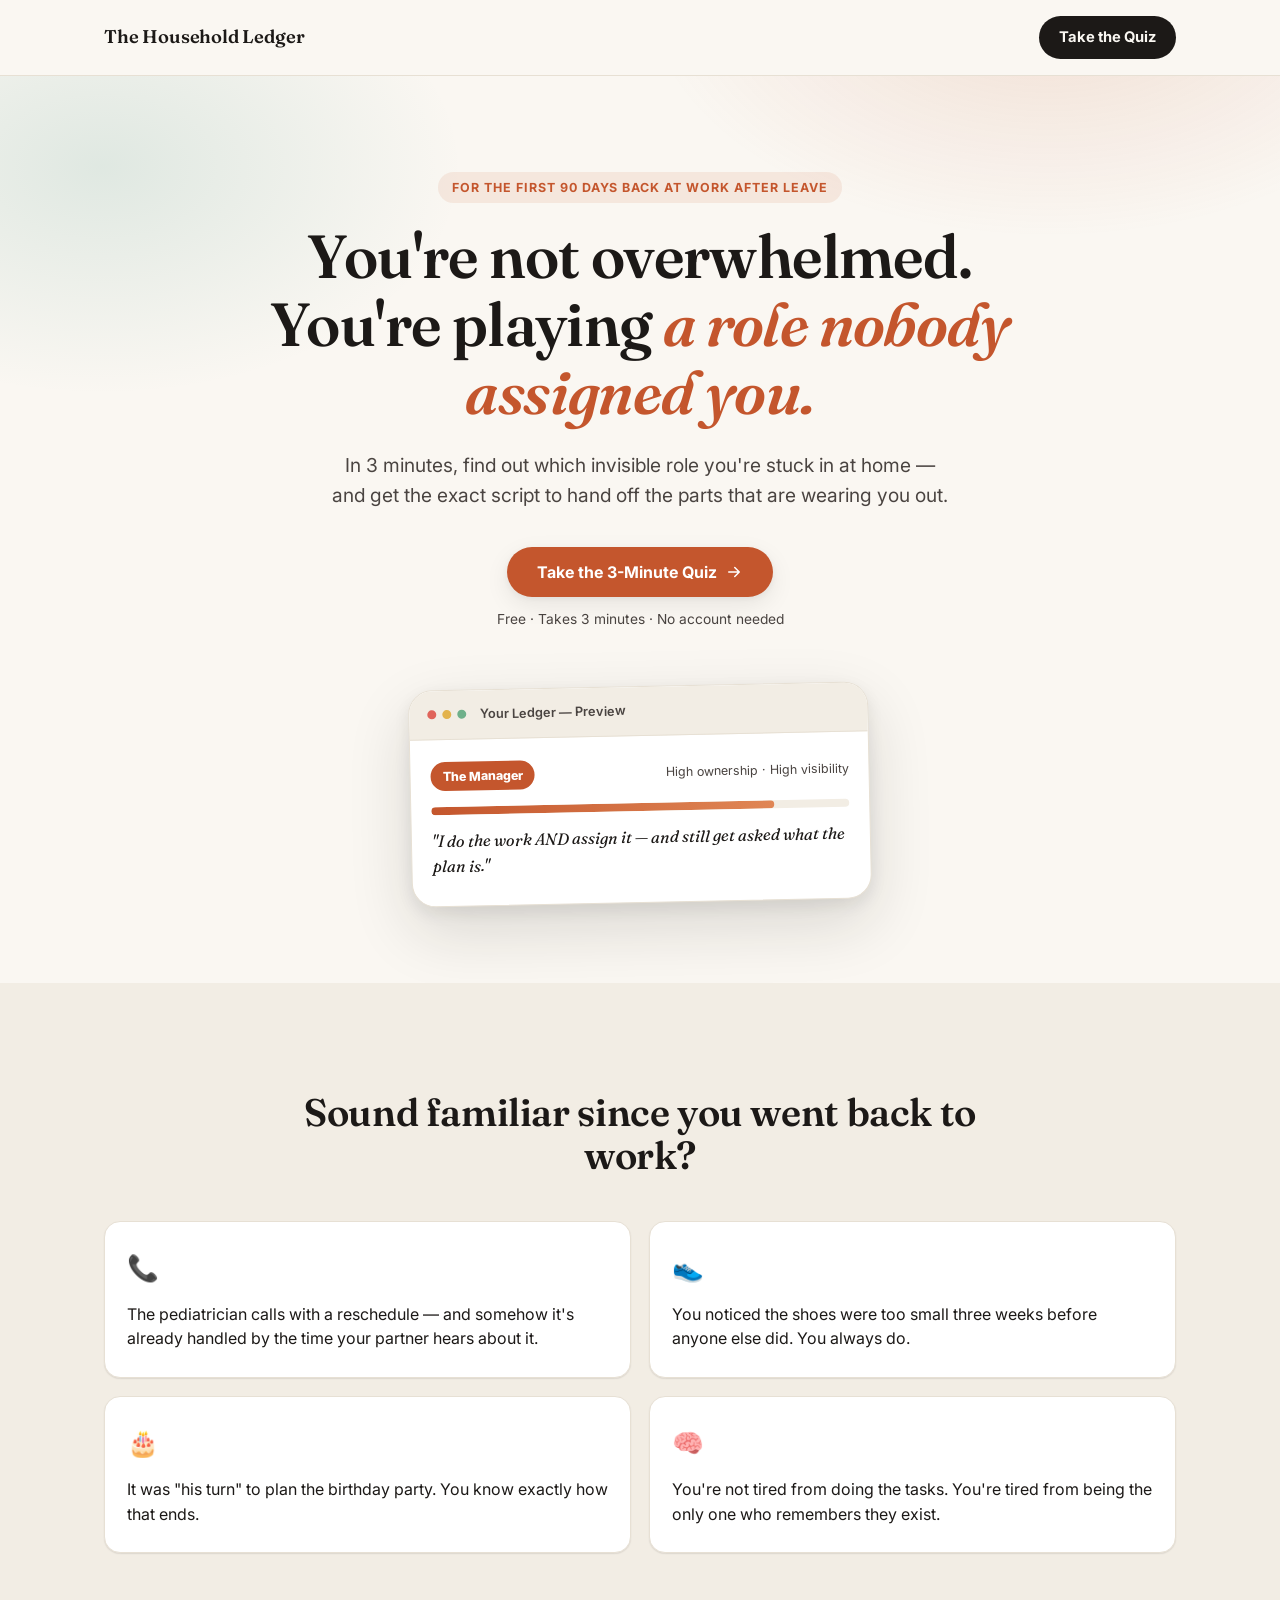
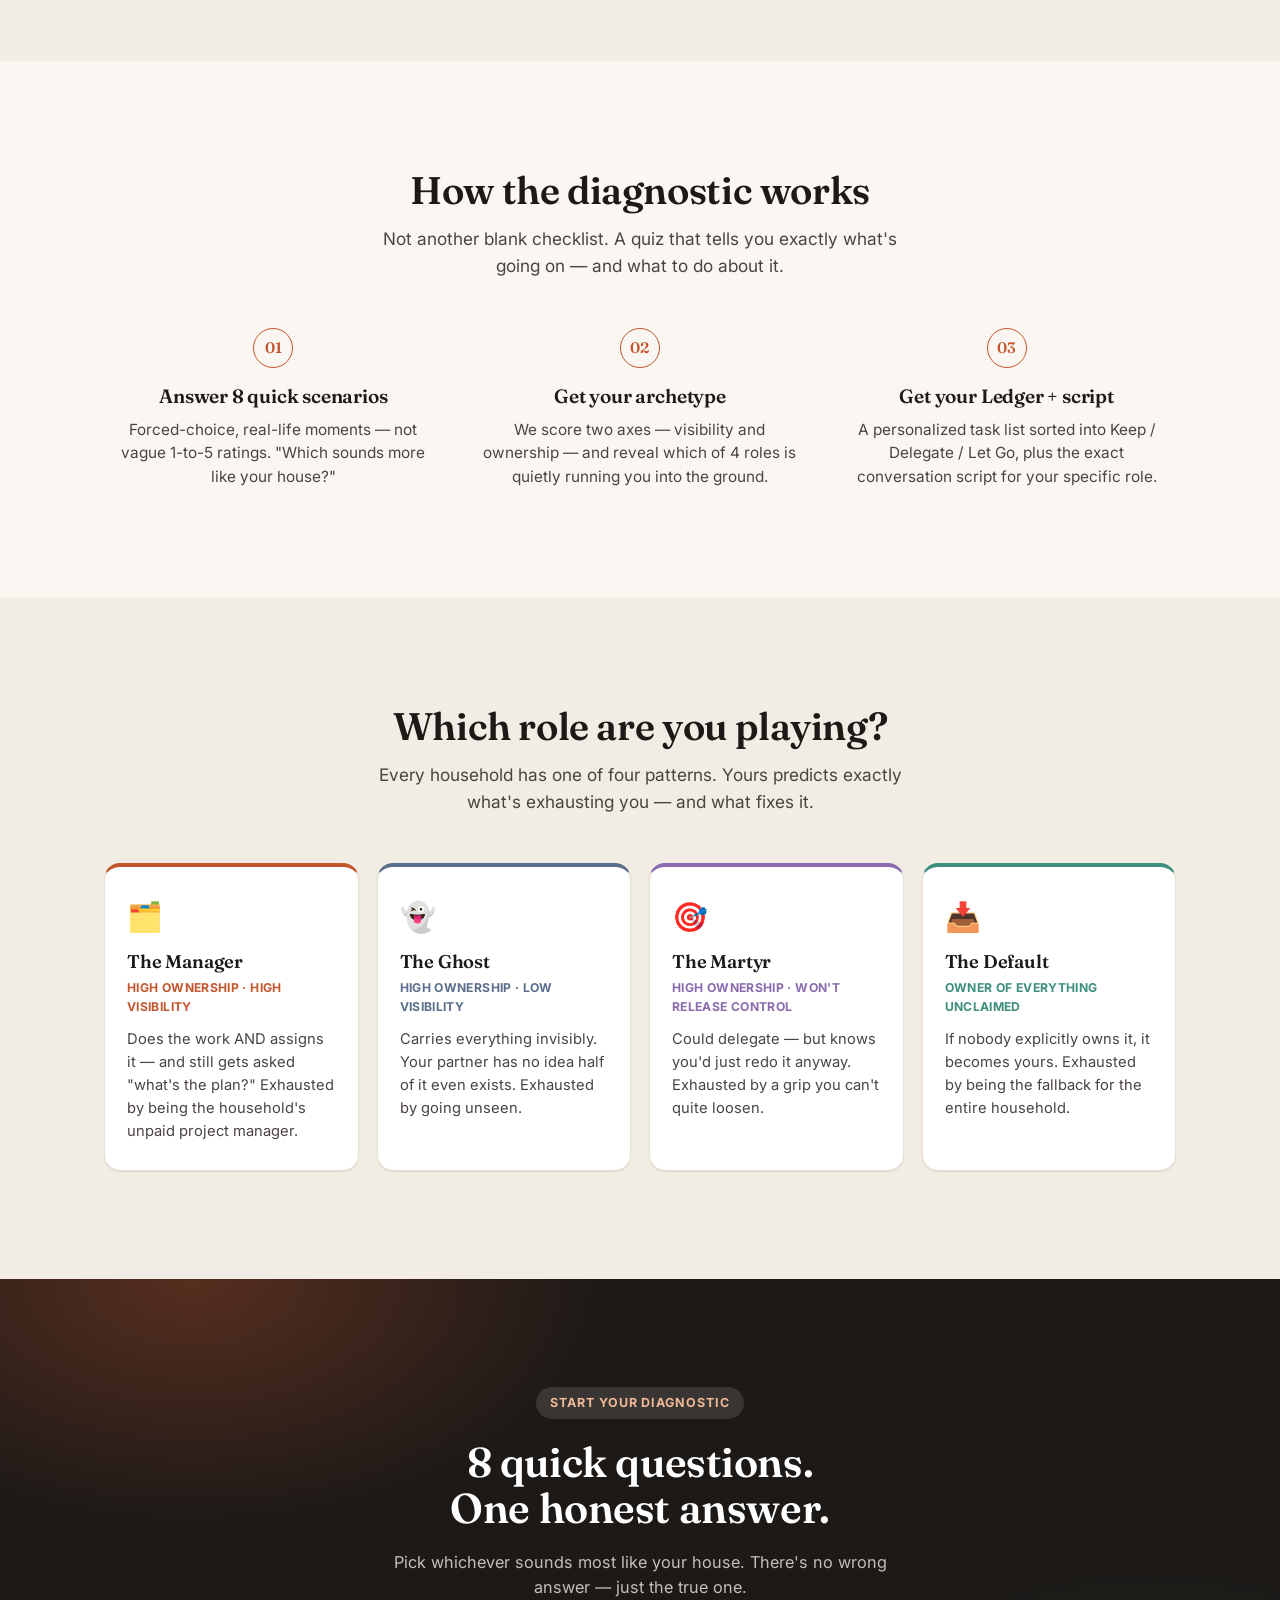
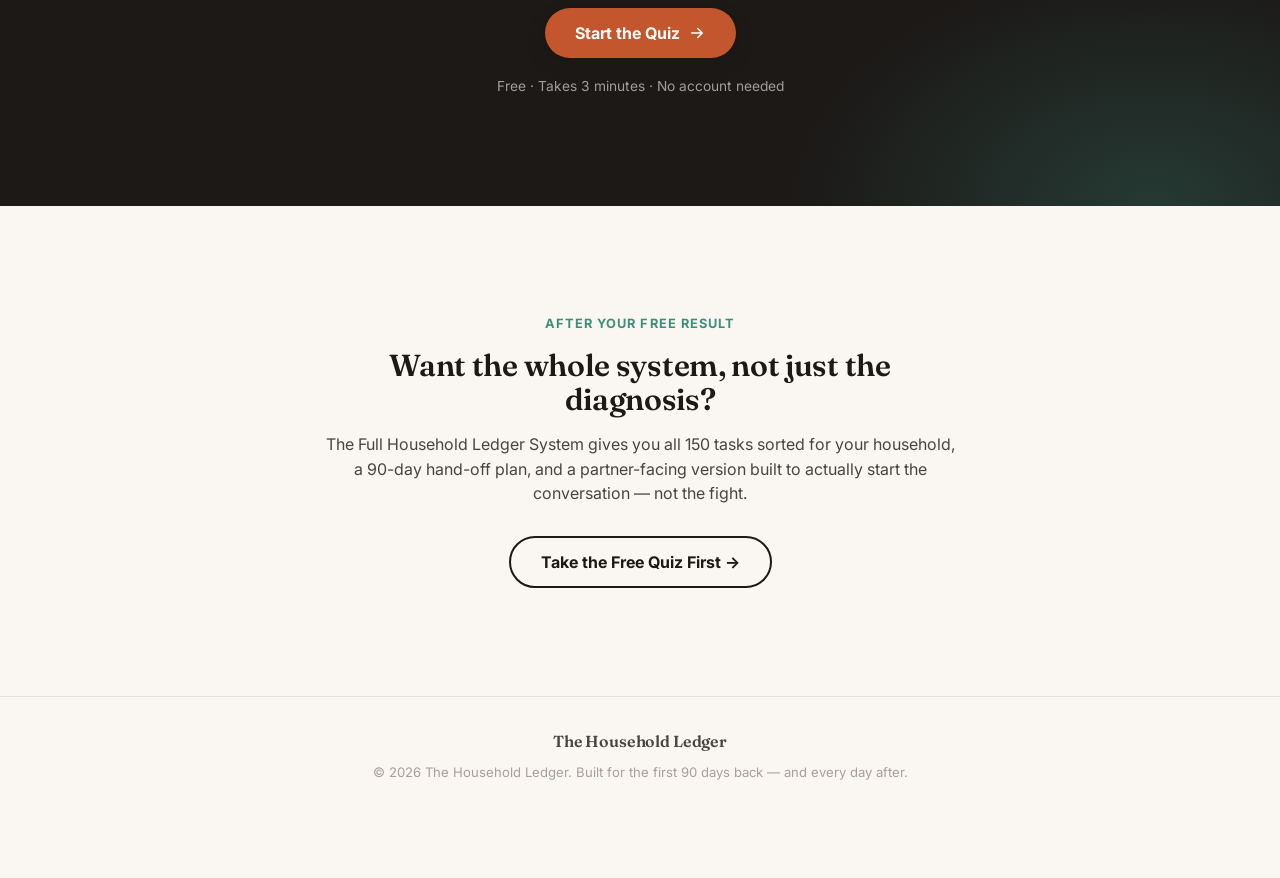
==== index.html @ 0e0fb3be "Wire in the full 8-question quiz engine and v2 deliverable Replaces the single teaser question with " ====
<!DOCTYPE html>
<html lang="en">
<head>
<meta charset="UTF-8">
<meta name="viewport" content="width=device-width, initial-scale=1.0, viewport-fit=cover">
<title>The Household Ledger — Find Your Invisible Role</title>
<meta name="description" content="A 3-minute diagnostic that reveals which invisible role you're stuck playing at home — and hands you the exact script to fix it this week.">

<link rel="preconnect" href="https://fonts.googleapis.com">
<link rel="preconnect" href="https://fonts.gstatic.com" crossorigin>
<link href="https://fonts.googleapis.com/css2?family=Fraunces:ital,opsz,wght@0,9..144,400;0,9..144,500;0,9..144,600;0,9..144,700;1,9..144,500&family=Inter:wght@400;500;600;700;800&display=swap" rel="stylesheet">

<link rel="icon" href="data:image/svg+xml,<svg xmlns=%22http://www.w3.org/2000/svg%22 viewBox=%220 0 100 100%22><text y=%22.9em%22 font-size=%2290%22>📒</text></svg>">
<link rel="stylesheet" href="styles.css">
</head>
<body>

<!-- ============ NAV ============ -->
<header class="nav" id="nav">
  <div class="nav-inner">
    <a href="#top" class="wordmark">The Household Ledger</a>
    <a href="#quiz" class="nav-cta">Take the Quiz</a>
  </div>
</header>

<main id="top">

  <!-- ============ HERO ============ -->
  <section class="hero">
    <div class="hero-bg" aria-hidden="true"></div>
    <div class="container hero-inner">
      <p class="eyebrow">For the first 90 days back at work after leave</p>
      <h1 class="hero-title">
        You're not overwhelmed.<br>
        You're playing <span class="hl">a role nobody assigned you.</span>
      </h1>
      <p class="hero-sub">
        In 3 minutes, find out which invisible role you're stuck in at home —
        and get the exact script to hand off the parts that are wearing you out.
      </p>
      <div class="hero-actions">
        <a href="#quiz" class="btn btn-primary btn-glow">
          Take the 3-Minute Quiz
          <svg width="18" height="18" viewBox="0 0 24 24" fill="none" aria-hidden="true"><path d="M5 12h14M13 6l6 6-6 6" stroke="currentColor" stroke-width="2" stroke-linecap="round" stroke-linejoin="round"/></svg>
        </a>
        <p class="hero-microcopy">Free · Takes 3 minutes · No account needed</p>
      </div>

      <div class="hero-card" aria-hidden="true">
        <div class="hero-card-head">
          <span class="dot dot-red"></span><span class="dot dot-yellow"></span><span class="dot dot-green"></span>
          <span class="hero-card-title">Your Ledger — Preview</span>
        </div>
        <div class="hero-card-body">
          <div class="hc-row"><span class="hc-tag hc-tag-manager">The Manager</span><span class="hc-meta">High ownership · High visibility</span></div>
          <div class="hc-bar"><span style="width:82%"></span></div>
          <p class="hc-line">"I do the work AND assign it — and still get asked what the plan is."</p>
        </div>
      </div>
    </div>
  </section>

  <!-- ============ PAIN / SOUND FAMILIAR ============ -->
  <section class="section pain">
    <div class="container">
      <h2 class="section-title">Sound familiar since you went back to work?</h2>
      <div class="pain-grid">
        <div class="pain-card">
          <span class="pain-icon">📞</span>
          <p>The pediatrician calls with a reschedule — and somehow it's already handled by the time your partner hears about it.</p>
        </div>
        <div class="pain-card">
          <span class="pain-icon">👟</span>
          <p>You noticed the shoes were too small three weeks before anyone else did. You always do.</p>
        </div>
        <div class="pain-card">
          <span class="pain-icon">🎂</span>
          <p>It was "his turn" to plan the birthday party. You know exactly how that ends.</p>
        </div>
        <div class="pain-card">
          <span class="pain-icon">🧠</span>
          <p>You're not tired from doing the tasks. You're tired from being the only one who remembers they exist.</p>
        </div>
      </div>
    </div>
  </section>

  <!-- ============ HOW IT WORKS ============ -->
  <section class="section how" id="how">
    <div class="container">
      <h2 class="section-title">How the diagnostic works</h2>
      <p class="section-sub">Not another blank checklist. A quiz that tells you exactly what's going on — and what to do about it.</p>
      <div class="how-grid">
        <div class="how-step">
          <span class="how-num">01</span>
          <h3>Answer 8 quick scenarios</h3>
          <p>Forced-choice, real-life moments — not vague 1-to-5 ratings. "Which sounds more like your house?"</p>
        </div>
        <div class="how-step">
          <span class="how-num">02</span>
          <h3>Get your archetype</h3>
          <p>We score two axes — visibility and ownership — and reveal which of 4 roles is quietly running you into the ground.</p>
        </div>
        <div class="how-step">
          <span class="how-num">03</span>
          <h3>Get your Ledger + script</h3>
          <p>A personalized task list sorted into Keep / Delegate / Let Go, plus the exact conversation script for your specific role.</p>
        </div>
      </div>
    </div>
  </section>

  <!-- ============ ARCHETYPES ============ -->
  <section class="section archetypes" id="archetypes">
    <div class="container">
      <h2 class="section-title">Which role are you playing?</h2>
      <p class="section-sub">Every household has one of four patterns. Yours predicts exactly what's exhausting you — and what fixes it.</p>
      <div class="arch-grid">

        <article class="arch-card" style="--accent:#C4562D">
          <span class="arch-emoji">🗂️</span>
          <h3>The Manager</h3>
          <p class="arch-tag">High ownership · High visibility</p>
          <p class="arch-desc">Does the work AND assigns it — and still gets asked "what's the plan?" Exhausted by being the household's unpaid project manager.</p>
        </article>

        <article class="arch-card" style="--accent:#5B6E8C">
          <span class="arch-emoji">👻</span>
          <h3>The Ghost</h3>
          <p class="arch-tag">High ownership · Low visibility</p>
          <p class="arch-desc">Carries everything invisibly. Your partner has no idea half of it even exists. Exhausted by going unseen.</p>
        </article>

        <article class="arch-card" style="--accent:#8A6BAF">
          <span class="arch-emoji">🎯</span>
          <h3>The Martyr</h3>
          <p class="arch-tag">High ownership · Won't release control</p>
          <p class="arch-desc">Could delegate — but knows you'd just redo it anyway. Exhausted by a grip you can't quite loosen.</p>
        </article>

        <article class="arch-card" style="--accent:#3E8E7E">
          <span class="arch-emoji">📥</span>
          <h3>The Default</h3>
          <p class="arch-tag">Owner of everything unclaimed</p>
          <p class="arch-desc">If nobody explicitly owns it, it becomes yours. Exhausted by being the fallback for the entire household.</p>
        </article>

      </div>
    </div>
  </section>

  <!-- ============ QUIZ APP ============ -->
  <section class="section start" id="quiz">
    <div class="start-bg" aria-hidden="true"></div>
    <div class="container start-inner">
      <div id="quizApp">

        <!-- Screen 1: intro -->
        <div class="quiz-screen" id="screenIntro">
          <p class="eyebrow eyebrow-light">Start your diagnostic</p>
          <h2 class="start-title">8 quick questions.<br>One honest answer.</h2>
          <p class="start-sub">Pick whichever sounds most like your house. There's no wrong answer — just the true one.</p>
          <button type="button" class="btn btn-primary btn-glow" id="startQuizBtn">
            Start the Quiz
            <svg width="18" height="18" viewBox="0 0 24 24" fill="none" aria-hidden="true"><path d="M5 12h14M13 6l6 6-6 6" stroke="currentColor" stroke-width="2" stroke-linecap="round" stroke-linejoin="round"/></svg>
          </button>
          <p class="hero-microcopy hero-microcopy-light">Free · Takes 3 minutes · No account needed</p>
        </div>

        <!-- Screen 2: question -->
        <div class="quiz-screen" id="screenQuestion" hidden>
          <div class="quiz-progress" role="progressbar" aria-valuemin="0" aria-valuemax="100" id="quizProgressWrap">
            <div class="quiz-progress-bar" id="progressBar"></div>
          </div>
          <p class="quiz-count" id="quizCount">Question 1 of 8</p>
          <h3 class="quiz-question" id="quizQuestionText"></h3>
          <div class="quiz-options" id="quizOptions"></div>
          <button type="button" class="quiz-back" id="quizBackBtn" hidden>← Back</button>
        </div>

        <!-- Screen 3: free result reveal + email gate -->
        <div class="quiz-screen" id="screenResult" hidden>
          <p class="eyebrow eyebrow-light">Your result</p>
          <div class="result-badge" id="resultBadge" aria-hidden="true"></div>
          <h2 class="start-title" id="resultTitle"></h2>
          <p class="start-sub" id="resultTeaser"></p>

          <form class="email-form" id="emailForm" novalidate>
            <div class="email-field">
              <input type="email" id="emailInput" name="email" placeholder="you@email.com" autocomplete="email" inputmode="email" required aria-label="Email address">
              <button type="submit" class="btn btn-primary" id="emailSubmit">
                <span class="btn-label">Unlock My Ledger</span>
              </button>
            </div>
            <p class="email-error" id="emailError" hidden>Enter a valid email so we know where to send your Ledger.</p>
            <p class="email-fineprint">No spam. Unsubscribe anytime. Your full Ledger unlocks instantly below.</p>
          </form>
        </div>

      </div>
    </div>
  </section>

  <!-- ============ LEDGER (personalized deliverable) ============ -->
  <section class="section ledger" id="ledger" hidden>
    <div class="container">
      <div id="ledgerPrintArea">
        <div class="ledger-header">
          <span class="eyebrow" id="ledgerEyebrow">Your Household Ledger</span>
          <h2 class="section-title" id="ledgerTitle"></h2>
          <p class="ledger-cost" id="ledgerCost"></p>
        </div>

        <div class="board" id="board">
          <div class="board-col" data-col="keep">
            <h3>Keep</h3>
            <div class="board-list" id="colKeep"></div>
          </div>
          <div class="board-col" data-col="delegate">
            <h3>Delegate</h3>
            <div class="board-list" id="colDelegate"></div>
          </div>
          <div class="board-col" data-col="letGo">
            <h3>Let Go</h3>
            <div class="board-list" id="colLetGo"></div>
          </div>
        </div>
        <p class="board-hint no-print">Not quite right? Use the dropdown on any task to move it — this is your starting point, not a final answer.</p>

        <div class="script-block">
          <h3 class="script-heading">Your conversation script</h3>
          <div class="script-tabs" role="tablist">
            <button type="button" class="script-tab active" data-tab="self" role="tab" aria-selected="true">Script for you</button>
            <button type="button" class="script-tab" data-tab="partner" role="tab" aria-selected="false">Send to your partner</button>
          </div>
          <p class="script-text" id="scriptText"></p>
          <button type="button" class="btn btn-outline btn-sm" id="copyScriptBtn">Copy Script</button>
        </div>

        <div class="ledger-actions no-print">
          <button type="button" class="btn btn-outline" id="downloadPdfBtn">Download as PDF</button>
        </div>
      </div>

      <div class="ledger-upsell no-print">
        <p id="ledgerUpsellLine">Ready for the full system?</p>
        <a href="#upsell" class="btn btn-primary">See the Full Household Ledger System →</a>
      </div>
    </div>
  </section>

  <!-- ============ UPSELL ============ -->
  <section class="section upsell" id="upsell">
    <div class="container upsell-inner">
      <span class="upsell-kicker">After your free result</span>
      <h2 class="upsell-title">Want the whole system, not just the diagnosis?</h2>
      <p class="upsell-sub">The Full Household Ledger System gives you all 150 tasks sorted for your household, a 90-day hand-off plan, and a partner-facing version built to actually start the conversation — not the fight.</p>
      <a href="#quiz" class="btn btn-outline">Take the Free Quiz First →</a>
    </div>
  </section>

</main>

<!-- ============ FOOTER ============ -->
<footer class="footer">
  <div class="container footer-inner">
    <span class="wordmark wordmark-footer">The Household Ledger</span>
    <p>© 2026 The Household Ledger. Built for the first 90 days back — and every day after.</p>
  </div>
</footer>

<!-- ============ STICKY MOBILE CTA ============ -->
<div class="sticky-cta" id="stickyCta">
  <a href="#quiz" class="btn btn-primary btn-block">Take the 3-Minute Quiz →</a>
</div>

<script src="script.js"></script>
</body>
</html>
---- styles.css ----
/* ==========================================================================
   The Household Ledger — one-page site
   Design system: crisp, editorial-warm. Fraunces (display) + Inter (UI).
   ========================================================================== */

:root{
  --ink:        #1c1917;
  --ink-soft:   #4a4441;
  --paper:      #faf7f2;
  --paper-2:    #f2ede4;
  --card:       #ffffff;
  --line:       #e7e0d4;
  --accent:     #c4562d;   /* terracotta */
  --accent-ink: #ffffff;
  --accent-2:   #3e8e7e;   /* sage, secondary */
  --shadow-sm:  0 1px 2px rgba(28,25,23,.06), 0 1px 1px rgba(28,25,23,.04);
  --shadow-md:  0 8px 24px rgba(28,25,23,.08), 0 2px 6px rgba(28,25,23,.05);
  --shadow-lg:  0 24px 64px rgba(28,25,23,.14), 0 6px 16px rgba(28,25,23,.08);
  --radius-sm:  10px;
  --radius-md:  16px;
  --radius-lg:  24px;
  --maxw:       1120px;
}

*, *::before, *::after{ box-sizing: border-box; }

html{ scroll-behavior: smooth; }

body{
  margin: 0;
  background: var(--paper);
  color: var(--ink);
  font-family: 'Inter', -apple-system, BlinkMacSystemFont, sans-serif;
  font-size: 16px;
  line-height: 1.55;
  -webkit-font-smoothing: antialiased;
  overflow-x: hidden;
}

img{ max-width: 100%; display: block; }

h1, h2, h3{
  font-family: 'Fraunces', Georgia, serif;
  font-weight: 600;
  line-height: 1.12;
  margin: 0;
  color: var(--ink);
  letter-spacing: -0.01em;
}

p{ margin: 0; }

a{ color: inherit; text-decoration: none; }

.container{
  max-width: var(--maxw);
  margin: 0 auto;
  padding: 0 24px;
}

.section{ padding: clamp(56px, 9vw, 108px) 0; }

.section-title{
  font-size: clamp(1.6rem, 3.4vw, 2.4rem);
  text-align: center;
  max-width: 720px;
  margin: 0 auto;
}

.section-sub{
  text-align: center;
  max-width: 560px;
  margin: 14px auto 0;
  color: var(--ink-soft);
  font-size: clamp(0.98rem, 1.4vw, 1.08rem);
}

.eyebrow{
  display: inline-block;
  font-size: 0.78rem;
  font-weight: 700;
  letter-spacing: 0.08em;
  text-transform: uppercase;
  color: var(--accent);
  background: rgba(196,86,45,0.1);
  padding: 6px 14px;
  border-radius: 999px;
  margin-bottom: 20px;
}

/* ---------- Buttons ---------- */
.btn{
  display: inline-flex;
  align-items: center;
  justify-content: center;
  gap: 8px;
  font-family: 'Inter', sans-serif;
  font-weight: 700;
  font-size: 1rem;
  padding: 16px 30px;
  border-radius: 999px;
  border: none;
  cursor: pointer;
  transition: transform .18s ease, box-shadow .18s ease, background .18s ease;
  white-space: nowrap;
  line-height: 1;
}
.btn svg{ flex-shrink: 0; transition: transform .18s ease; }
.btn:hover svg{ transform: translateX(3px); }

.btn-primary{
  background: var(--accent);
  color: var(--accent-ink);
  box-shadow: var(--shadow-md);
}
.btn-primary:hover{ transform: translateY(-2px); box-shadow: var(--shadow-lg); background:#b04a24; }
.btn-primary:active{ transform: translateY(0); }

.btn-glow{
  position: relative;
  animation: pulseGlow 2.6s ease-in-out infinite;
}
@keyframes pulseGlow{
  0%, 100% { box-shadow: 0 0 0 0 rgba(196,86,45,.45), var(--shadow-md); }
  50%      { box-shadow: 0 0 0 14px rgba(196,86,45,0), var(--shadow-md); }
}

.btn-outline{
  background: transparent;
  color: var(--ink);
  border: 2px solid var(--ink);
}
.btn-outline:hover{ background: var(--ink); color: var(--paper); transform: translateY(-2px); }

.btn-block{ width: 100%; }

/* ---------- Nav ---------- */
.nav{
  position: sticky;
  top: 0;
  z-index: 50;
  background: rgba(250,247,242,0.85);
  backdrop-filter: saturate(180%) blur(12px);
  border-bottom: 1px solid var(--line);
}
.nav-inner{
  max-width: var(--maxw);
  margin: 0 auto;
  padding: 16px 24px;
  display: flex;
  align-items: center;
  justify-content: space-between;
}
.wordmark{
  font-family: 'Fraunces', serif;
  font-weight: 600;
  font-size: 1.15rem;
  letter-spacing: -0.01em;
}
.nav-cta{
  font-weight: 700;
  font-size: 0.92rem;
  background: var(--ink);
  color: var(--paper);
  padding: 10px 20px;
  border-radius: 999px;
  transition: transform .15s ease, background .15s ease;
}
.nav-cta:hover{ background: var(--accent); transform: translateY(-1px); }

/* ---------- Hero ---------- */
.hero{
  position: relative;
  padding: clamp(56px, 10vw, 96px) 0 clamp(40px, 8vw, 80px);
  overflow: hidden;
}
.hero-bg{
  position: absolute;
  inset: 0;
  background:
    radial-gradient(680px 420px at 82% -10%, rgba(196,86,45,0.16), transparent 60%),
    radial-gradient(600px 380px at 8% 10%, rgba(62,142,126,0.14), transparent 60%);
  pointer-events: none;
  z-index: 0;
}
.hero-inner{ position: relative; z-index: 1; text-align: center; }

.hero-title{
  font-size: clamp(2.1rem, 5.6vw, 3.8rem);
  max-width: 880px;
  margin: 0 auto;
}
.hl{ color: var(--accent); font-style: italic; }

.hero-sub{
  max-width: 620px;
  margin: 24px auto 0;
  font-size: clamp(1.02rem, 1.6vw, 1.2rem);
  color: var(--ink-soft);
}

.hero-actions{ margin-top: 36px; display: flex; flex-direction: column; align-items: center; gap: 12px; }
.hero-microcopy{ font-size: 0.86rem; color: var(--ink-soft); }

.hero-card{
  margin: 56px auto 0;
  max-width: 460px;
  background: var(--card);
  border-radius: var(--radius-lg);
  box-shadow: var(--shadow-lg);
  border: 1px solid var(--line);
  overflow: hidden;
  text-align: left;
  transform: rotate(-1.2deg);
}
.hero-card-head{
  display: flex;
  align-items: center;
  gap: 6px;
  padding: 14px 18px;
  background: var(--paper-2);
  border-bottom: 1px solid var(--line);
}
.dot{ width: 9px; height: 9px; border-radius: 50%; display: inline-block; }
.dot-red{ background: #e0645a; }
.dot-yellow{ background: #e3b34d; }
.dot-green{ background: #6fb08a; }
.hero-card-title{ margin-left: 8px; font-size: 0.8rem; font-weight: 600; color: var(--ink-soft); }
.hero-card-body{ padding: 22px 20px 26px; }
.hc-row{ display: flex; align-items: center; justify-content: space-between; gap: 10px; flex-wrap: wrap; }
.hc-tag{
  font-size: 0.78rem;
  font-weight: 800;
  padding: 5px 12px;
  border-radius: 999px;
  color: #fff;
}
.hc-tag-manager{ background: #c4562d; }
.hc-meta{ font-size: 0.78rem; color: var(--ink-soft); }
.hc-bar{ height: 8px; background: var(--paper-2); border-radius: 999px; margin: 16px 0 14px; overflow: hidden; }
.hc-bar span{ display: block; height: 100%; background: linear-gradient(90deg, var(--accent), #e08655); border-radius: 999px; }
.hc-line{ font-family: 'Fraunces', serif; font-style: italic; font-size: 1.02rem; color: var(--ink); }

/* ---------- Pain ---------- */
.pain{ background: var(--paper-2); }
.pain-grid{
  margin-top: 44px;
  display: grid;
  grid-template-columns: repeat(2, 1fr);
  gap: 18px;
}
.pain-card{
  background: var(--card);
  border: 1px solid var(--line);
  border-radius: var(--radius-md);
  padding: 26px 22px;
  box-shadow: var(--shadow-sm);
}
.pain-icon{ font-size: 1.6rem; display: block; margin-bottom: 14px; }
.pain-card p{ color: var(--ink); font-size: 1rem; }

/* ---------- How it works ---------- */
.how-grid{
  margin-top: 48px;
  display: grid;
  grid-template-columns: repeat(3, 1fr);
  gap: 28px;
}
.how-step{ text-align: center; padding: 0 8px; }
.how-num{
  display: inline-block;
  font-family: 'Fraunces', serif;
  font-size: 0.95rem;
  font-weight: 600;
  color: var(--accent);
  border: 1.5px solid var(--accent);
  width: 40px; height: 40px;
  line-height: 37px;
  border-radius: 50%;
  margin-bottom: 18px;
}
.how-step h3{ font-size: 1.2rem; margin-bottom: 10px; }
.how-step p{ color: var(--ink-soft); font-size: 0.96rem; }

/* ---------- Archetypes ---------- */
.archetypes{ background: var(--paper-2); }
.arch-grid{
  margin-top: 48px;
  display: grid;
  grid-template-columns: repeat(4, 1fr);
  gap: 18px;
}
.arch-card{
  background: var(--card);
  border-radius: var(--radius-md);
  border: 1px solid var(--line);
  border-top: 4px solid var(--accent);
  padding: 28px 22px;
  box-shadow: var(--shadow-sm);
  transition: transform .18s ease, box-shadow .18s ease;
}
.arch-card:hover{ transform: translateY(-4px); box-shadow: var(--shadow-md); }
.arch-emoji{ font-size: 1.8rem; display: block; margin-bottom: 12px; }
.arch-card h3{ font-size: 1.15rem; margin-bottom: 6px; }
.arch-tag{ font-size: 0.76rem; font-weight: 700; color: var(--accent); text-transform: uppercase; letter-spacing: 0.03em; margin-bottom: 12px; }
.arch-desc{ font-size: 0.92rem; color: var(--ink-soft); }

/* ---------- Quiz app ---------- */
.quiz-screen{ text-align: center; }
.hero-microcopy-light{ color: rgba(250,247,242,0.6); margin-top: 18px; }

#quizApp #screenIntro .btn,
#quizApp #screenQuestion,
#quizApp #screenResult{ margin-top: 8px; }

.quiz-progress{
  max-width: 420px;
  margin: 0 auto 18px;
  height: 6px;
  background: rgba(255,255,255,0.14);
  border-radius: 999px;
  overflow: hidden;
}
.quiz-progress-bar{
  height: 100%;
  width: 12.5%;
  background: linear-gradient(90deg, var(--accent), #e08655);
  border-radius: 999px;
  transition: width .35s ease;
}
.quiz-count{
  font-size: 0.82rem;
  font-weight: 700;
  letter-spacing: 0.04em;
  text-transform: uppercase;
  color: rgba(250,247,242,0.55);
  margin-bottom: 18px;
}
.quiz-question{
  color: #fff;
  font-size: clamp(1.3rem, 3vw, 1.7rem);
  max-width: 620px;
  margin: 0 auto 28px;
}
.quiz-options{
  display: flex;
  flex-direction: column;
  gap: 12px;
  max-width: 560px;
  margin: 0 auto;
}
.quiz-opt{
  text-align: left;
  background: rgba(255,255,255,0.06);
  border: 1.5px solid rgba(255,255,255,0.16);
  border-radius: var(--radius-sm);
  padding: 16px 20px;
  font-family: 'Inter', sans-serif;
  font-size: 0.98rem;
  color: #fff;
  cursor: pointer;
  transition: border-color .15s ease, background .15s ease, transform .1s ease;
}
.quiz-opt:hover{ border-color: var(--accent); background: rgba(255,255,255,0.1); }
.quiz-opt:active{ transform: scale(0.99); }
.quiz-back{
  margin-top: 24px;
  background: none;
  border: none;
  color: rgba(250,247,242,0.55);
  font-family: 'Inter', sans-serif;
  font-size: 0.86rem;
  font-weight: 600;
  cursor: pointer;
}
.quiz-back:hover{ color: #fff; }

.result-badge{
  width: 84px;
  height: 84px;
  margin: 0 auto 20px;
  border-radius: 50%;
  background: rgba(255,255,255,0.08);
  border: 1.5px solid rgba(255,255,255,0.18);
  display: flex;
  align-items: center;
  justify-content: center;
  font-size: 2.4rem;
}

/* ---------- Ledger (deliverable) ---------- */
.ledger{ background: var(--paper); }
.ledger-header{ text-align: center; max-width: 680px; margin: 0 auto 48px; }
.ledger-cost{
  margin-top: 16px;
  font-family: 'Fraunces', serif;
  font-style: italic;
  font-size: 1.1rem;
  color: var(--ink-soft);
}

.board{
  display: grid;
  grid-template-columns: repeat(3, 1fr);
  gap: 18px;
  margin-bottom: 16px;
}
.board-col{
  background: var(--card);
  border: 1px solid var(--line);
  border-radius: var(--radius-md);
  padding: 18px;
  min-height: 120px;
}
.board-col h3{
  font-size: 1rem;
  margin-bottom: 14px;
  padding-bottom: 10px;
  border-bottom: 1px solid var(--line);
}
.board-col[data-col="keep"] h3{ color: var(--accent-2); }
.board-col[data-col="delegate"] h3{ color: var(--accent); }
.board-col[data-col="letGo"] h3{ color: #8A6BAF; }
.board-list{ display: flex; flex-direction: column; gap: 10px; }
.board-item{
  background: var(--paper-2);
  border-radius: var(--radius-sm);
  padding: 12px 14px;
  font-size: 0.92rem;
  display: flex;
  align-items: center;
  justify-content: space-between;
  gap: 10px;
}
.board-item span{ line-height: 1.4; }
.board-item select{
  flex-shrink: 0;
  font-family: 'Inter', sans-serif;
  font-size: 0.78rem;
  font-weight: 600;
  padding: 5px 8px;
  border-radius: 6px;
  border: 1px solid var(--line);
  background: #fff;
  color: var(--ink-soft);
  cursor: pointer;
}
.board-hint{
  text-align: center;
  font-size: 0.84rem;
  color: var(--ink-soft);
  margin-bottom: 48px;
}

.script-block{
  max-width: 680px;
  margin: 0 auto 40px;
  background: var(--card);
  border: 1px solid var(--line);
  border-radius: var(--radius-lg);
  padding: clamp(24px, 5vw, 36px);
  box-shadow: var(--shadow-sm);
}
.script-heading{ font-size: 1.15rem; margin-bottom: 18px; text-align: center; }
.script-tabs{
  display: flex;
  justify-content: center;
  gap: 8px;
  margin-bottom: 22px;
}
.script-tab{
  font-family: 'Inter', sans-serif;
  font-size: 0.86rem;
  font-weight: 700;
  padding: 9px 16px;
  border-radius: 999px;
  border: 1.5px solid var(--line);
  background: transparent;
  color: var(--ink-soft);
  cursor: pointer;
  transition: all .15s ease;
}
.script-tab.active{ background: var(--ink); border-color: var(--ink); color: #fff; }
.script-text{
  font-family: 'Fraunces', serif;
  font-style: italic;
  font-size: 1.08rem;
  line-height: 1.6;
  color: var(--ink);
  text-align: center;
  margin-bottom: 22px;
}
.btn-sm{ padding: 11px 22px; font-size: 0.86rem; display: flex; margin: 0 auto; }

.ledger-actions{ text-align: center; margin-bottom: 56px; }

.ledger-upsell{
  text-align: center;
  padding-top: 40px;
  border-top: 1px dashed var(--line);
}
.ledger-upsell p{
  font-family: 'Fraunces', serif;
  font-style: italic;
  font-size: 1.1rem;
  color: var(--ink-soft);
  margin-bottom: 18px;
}

/* ---------- Email capture / start ---------- */
.start{
  position: relative;
  background: var(--ink);
  color: var(--paper);
  overflow: hidden;
}
.start-bg{
  position: absolute; inset: 0;
  background:
    radial-gradient(700px 420px at 15% 0%, rgba(196,86,45,0.35), transparent 60%),
    radial-gradient(600px 400px at 90% 100%, rgba(62,142,126,0.28), transparent 60%);
  pointer-events: none;
}
.start-inner{ position: relative; z-index: 1; text-align: center; }
.eyebrow-light{ background: rgba(255,255,255,0.12); color: #f0b998; }
.start-title{
  color: #fff;
  font-size: clamp(1.8rem, 4vw, 2.6rem);
  max-width: 680px;
  margin: 0 auto;
}
.start-sub{
  max-width: 520px;
  margin: 18px auto 0;
  color: rgba(250,247,242,0.75);
  font-size: 1.02rem;
}

.email-form{ max-width: 520px; margin: 40px auto 0; }
.email-field{
  display: flex;
  gap: 10px;
  background: #fff;
  padding: 8px;
  border-radius: 999px;
  box-shadow: var(--shadow-lg);
}
.email-field input{
  flex: 1;
  min-width: 0;
  border: none;
  background: transparent;
  padding: 12px 16px;
  font-family: 'Inter', sans-serif;
  font-size: 1rem;
  color: var(--ink);
  outline: none;
}
.email-field input::placeholder{ color: #a89f96; }
.email-field .btn{ flex-shrink: 0; padding: 14px 26px; animation: none; }

.email-error{
  color: #f6a89a;
  font-size: 0.86rem;
  margin-top: 12px;
  font-weight: 600;
}
.email-fineprint{
  margin-top: 16px;
  font-size: 0.82rem;
  color: rgba(250,247,242,0.55);
}

.email-success{
  max-width: 480px;
  margin: 36px auto 0;
  background: rgba(255,255,255,0.06);
  border: 1px solid rgba(255,255,255,0.16);
  border-radius: var(--radius-lg);
  padding: 32px 28px;
  text-align: center;
}
.success-check{
  display: inline-flex;
  align-items: center;
  justify-content: center;
  width: 48px; height: 48px;
  border-radius: 50%;
  background: var(--accent-2);
  color: #fff;
  font-size: 1.4rem;
  margin-bottom: 14px;
}
.email-success h3{ color: #fff; font-size: 1.4rem; margin-bottom: 8px; }
.email-success p{ color: rgba(250,247,242,0.78); }

/* ---------- Upsell ---------- */
.upsell{ background: var(--paper); }
.upsell-inner{
  max-width: 680px;
  margin: 0 auto;
  text-align: center;
}
.upsell-kicker{
  display: block;
  font-size: 0.8rem;
  font-weight: 700;
  letter-spacing: 0.08em;
  text-transform: uppercase;
  color: var(--accent-2);
  margin-bottom: 14px;
}
.upsell-title{ font-size: clamp(1.4rem, 3vw, 1.9rem); }
.upsell-sub{ margin: 16px 0 30px; color: var(--ink-soft); font-size: 1rem; }

/* ---------- Footer ---------- */
.footer{ border-top: 1px solid var(--line); padding: 32px 0 96px; }
.footer-inner{
  display: flex;
  flex-direction: column;
  align-items: center;
  gap: 8px;
  text-align: center;
}
.wordmark-footer{ font-size: 1rem; color: var(--ink-soft); }
.footer p{ font-size: 0.82rem; color: #a89f96; }

/* ---------- Sticky mobile CTA ---------- */
.sticky-cta{
  position: fixed;
  left: 0; right: 0; bottom: 0;
  z-index: 60;
  padding: 12px 16px calc(12px + env(safe-area-inset-bottom));
  background: rgba(250,247,242,0.92);
  backdrop-filter: blur(10px);
  border-top: 1px solid var(--line);
  box-shadow: 0 -8px 24px rgba(28,25,23,0.1);
  transform: translateY(120%);
  transition: transform .3s ease;
  display: none;
}
.sticky-cta.visible{ transform: translateY(0); }
.sticky-cta .btn{ animation: none; }

@media (min-width: 861px){
  .sticky-cta{ display: none !important; }
}
@media (max-width: 860px){
  .sticky-cta{ display: block; }
}

/* ---------- Responsive ---------- */
@media (max-width: 860px){
  .pain-grid{ grid-template-columns: 1fr; }
  .how-grid{ grid-template-columns: 1fr; gap: 36px; }
  .arch-grid{ grid-template-columns: repeat(2, 1fr); }
  .nav-cta{ font-size: 0.84rem; padding: 9px 16px; }
  body{ padding-bottom: 0; }
  .footer{ padding-bottom: 110px; }
  .board{ grid-template-columns: 1fr; }
}

@media (max-width: 520px){
  .arch-grid{ grid-template-columns: 1fr; }
  .email-field{ flex-direction: column; border-radius: var(--radius-md); }
  .email-field .btn{ width: 100%; }
  .hero-card{ transform: none; margin-top: 40px; }
  .board-item{ flex-direction: column; align-items: flex-start; }
  .script-tabs{ flex-direction: column; }
}

/* ---------- Print (Ledger → PDF) ---------- */
@media print{
  .nav, .hero, .pain, .how, .archetypes, .start,
  .upsell, .footer, .sticky-cta, .no-print{ display: none !important; }
  .ledger{ display: block !important; padding: 0; }
  body{ background: #fff; }
  .board-item select{ display: none; }
  .board-col, .script-block{ box-shadow: none; border: 1px solid #ccc; break-inside: avoid; }
}

@media (prefers-reduced-motion: reduce){
  html{ scroll-behavior: auto; }
  .btn-glow{ animation: none; }
  *{ transition: none !important; animation: none !important; }
}
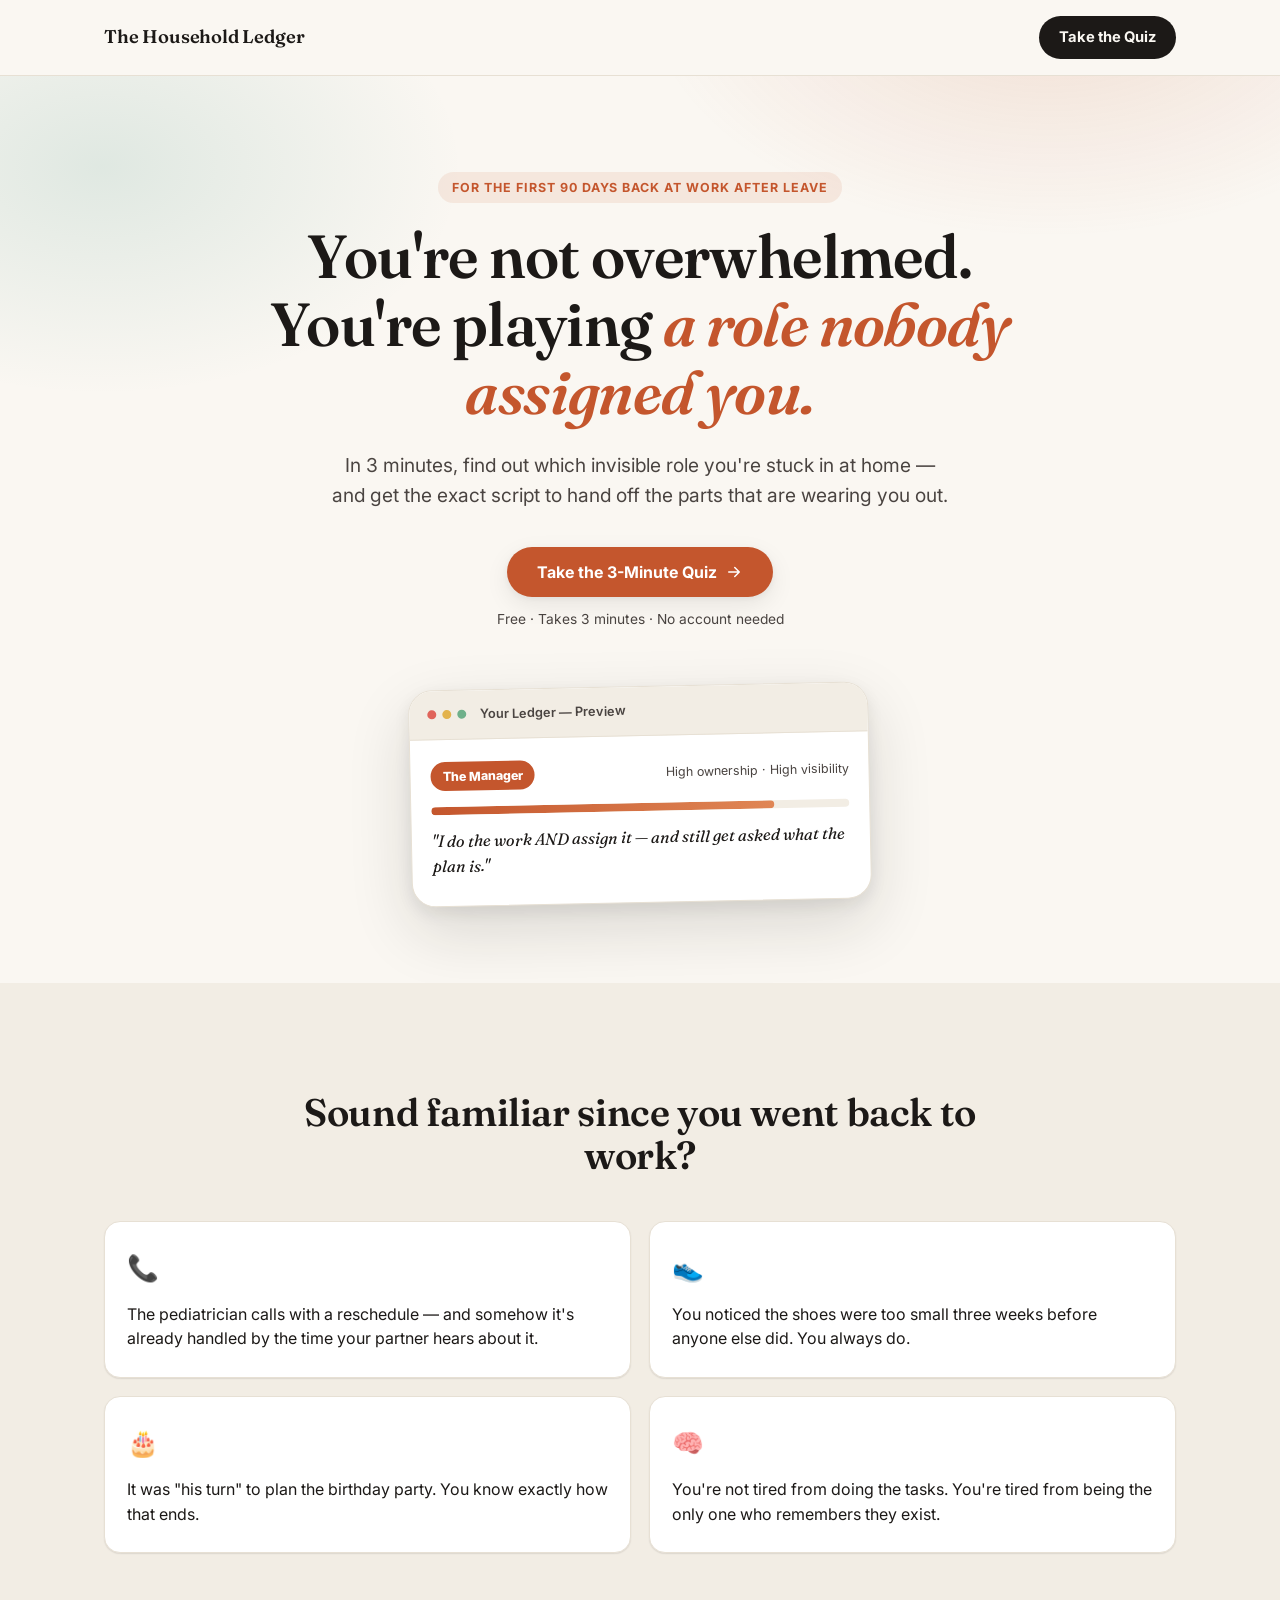
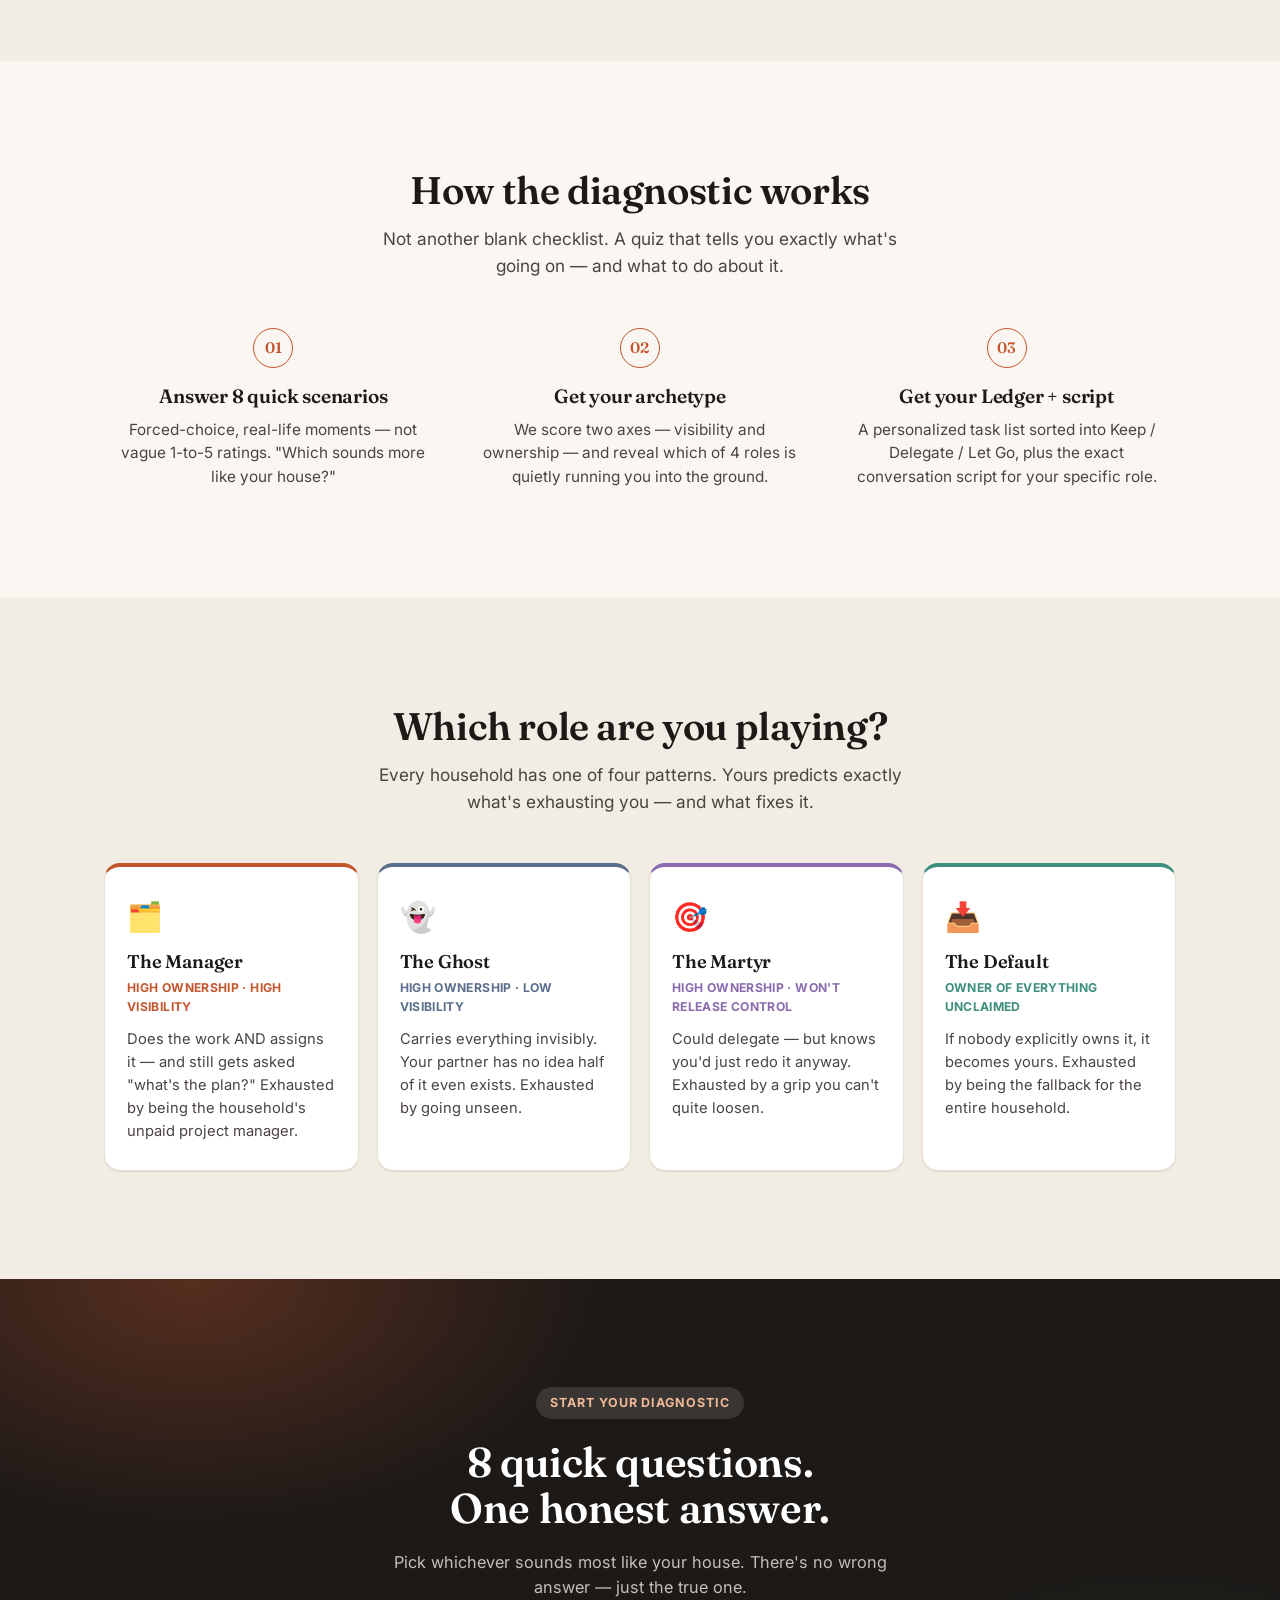
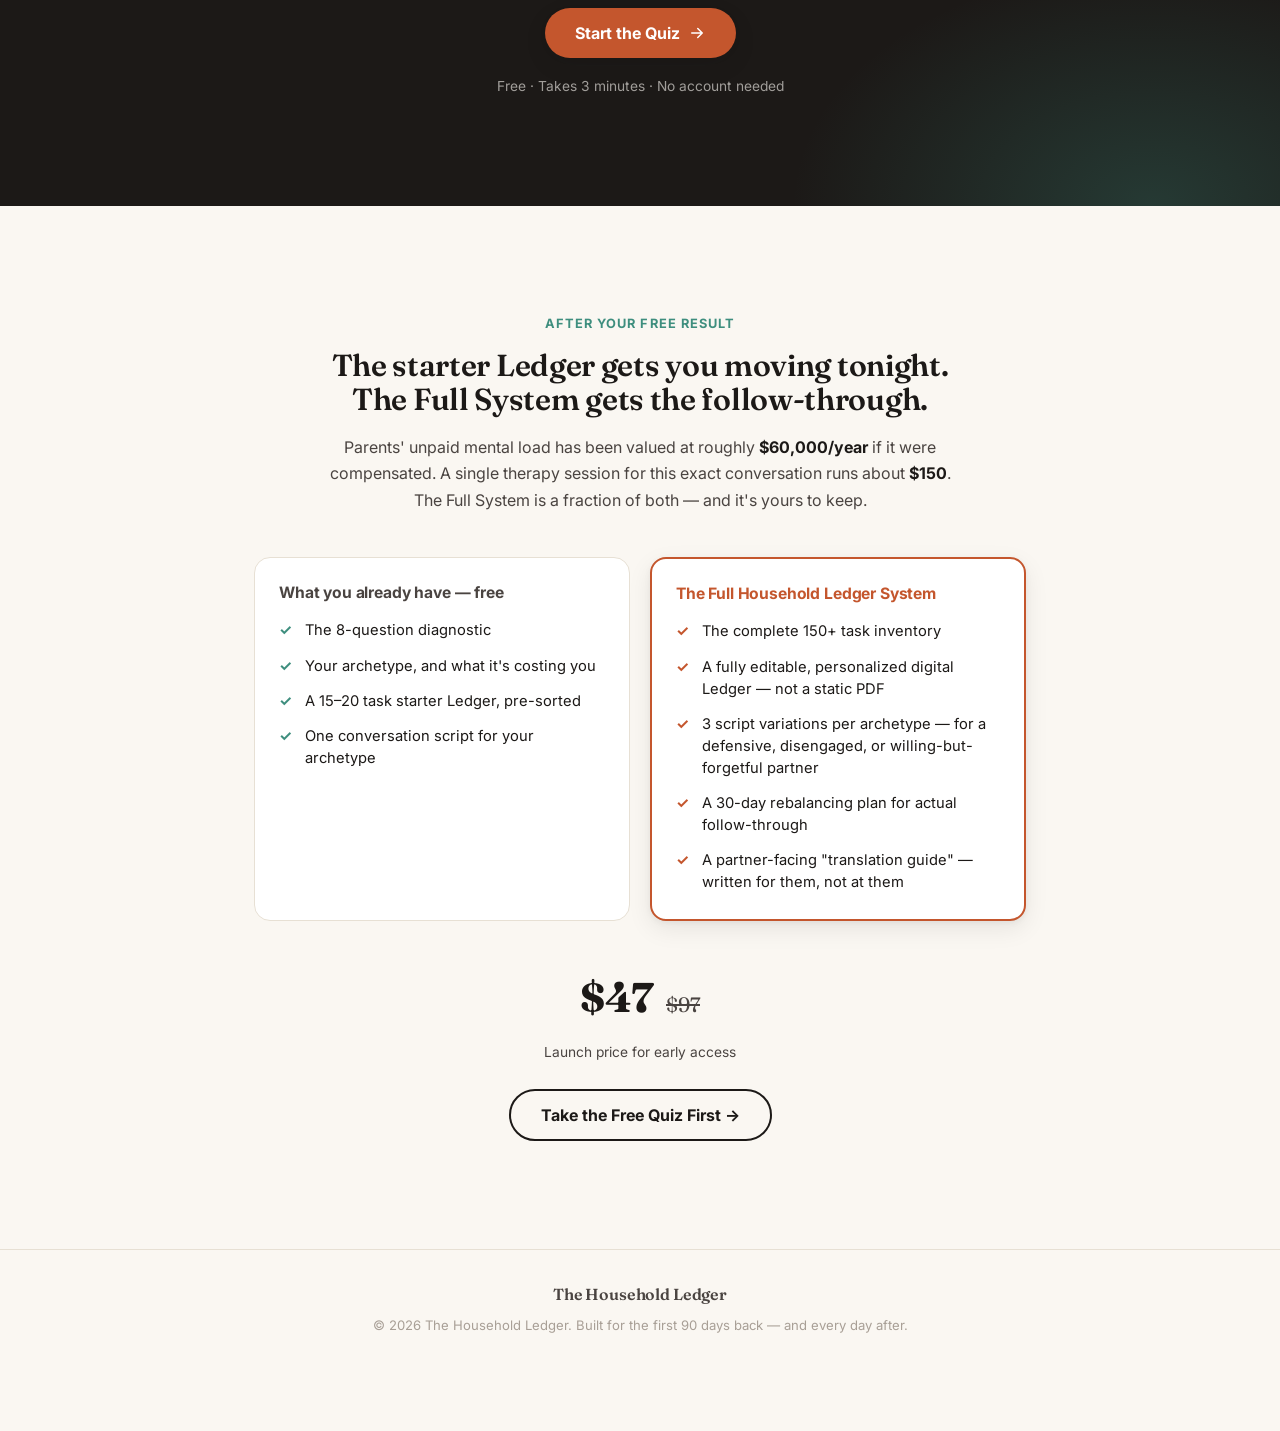
==== commit 54b12083: "Implement free-vs-premium split and $97/$47 pricing Applies the tier and pricing decisions made sepa" ====
--- a/index.html
+++ b/index.html
@@ -206,7 +206,7 @@
     <div class="container">
       <div id="ledgerPrintArea">
         <div class="ledger-header">
-          <span class="eyebrow" id="ledgerEyebrow">Your Household Ledger</span>
+          <span class="eyebrow" id="ledgerEyebrow">Your Starter Ledger</span>
           <h2 class="section-title" id="ledgerTitle"></h2>
           <p class="ledger-cost" id="ledgerCost"></p>
         </div>
@@ -253,9 +253,39 @@
   <section class="section upsell" id="upsell">
     <div class="container upsell-inner">
       <span class="upsell-kicker">After your free result</span>
-      <h2 class="upsell-title">Want the whole system, not just the diagnosis?</h2>
-      <p class="upsell-sub">The Full Household Ledger System gives you all 150 tasks sorted for your household, a 90-day hand-off plan, and a partner-facing version built to actually start the conversation — not the fight.</p>
-      <a href="#quiz" class="btn btn-outline">Take the Free Quiz First →</a>
+      <h2 class="upsell-title">The starter Ledger gets you moving tonight.<br>The Full System gets the follow-through.</h2>
+      <p class="upsell-stat">Parents' unpaid mental load has been valued at roughly <strong>$60,000/year</strong> if it were compensated. A single therapy session for this exact conversation runs about <strong>$150</strong>. The Full System is a fraction of both — and it's yours to keep.</p>
+
+      <div class="compare-grid">
+        <div class="compare-col">
+          <h3>What you already have — free</h3>
+          <ul class="compare-list">
+            <li>The 8-question diagnostic</li>
+            <li>Your archetype, and what it's costing you</li>
+            <li>A 15–20 task starter Ledger, pre-sorted</li>
+            <li>One conversation script for your archetype</li>
+          </ul>
+        </div>
+        <div class="compare-col compare-col-premium">
+          <h3>The Full Household Ledger System</h3>
+          <ul class="compare-list">
+            <li>The complete 150+ task inventory</li>
+            <li>A fully editable, personalized digital Ledger — not a static PDF</li>
+            <li>3 script variations per archetype — for a defensive, disengaged, or willing-but-forgetful partner</li>
+            <li>A 30-day rebalancing plan for actual follow-through</li>
+            <li>A partner-facing "translation guide" — written for them, not at them</li>
+          </ul>
+        </div>
+      </div>
+
+      <div class="upsell-price">
+        <span class="price-launch">$47</span>
+        <span class="price-regular">$97</span>
+        <span class="price-label">Launch price for early access</span>
+      </div>
+
+      <button type="button" class="btn btn-outline" id="upsellCta">Take the Free Quiz First →</button>
+      <p class="upsell-confirm" id="upsellConfirm" hidden>You're on the list — I'll email you the moment the Full System is ready.</p>
     </div>
   </section>
 
--- a/styles.css
+++ b/styles.css
@@ -24,6 +24,11 @@
 
 *, *::before, *::after{ box-sizing: border-box; }
 
+/* Author rules like .btn{ display:inline-flex } outrank the UA [hidden]
+   default, so anything toggled via the hidden attribute needs this to
+   actually disappear rather than just losing interactivity. */
+[hidden]{ display: none !important; }
+
 html{ scroll-behavior: smooth; }
 
 body{
@@ -597,7 +602,7 @@
 /* ---------- Upsell ---------- */
 .upsell{ background: var(--paper); }
 .upsell-inner{
-  max-width: 680px;
+  max-width: 820px;
   margin: 0 auto;
   text-align: center;
 }
@@ -611,7 +616,90 @@
   margin-bottom: 14px;
 }
 .upsell-title{ font-size: clamp(1.4rem, 3vw, 1.9rem); }
-.upsell-sub{ margin: 16px 0 30px; color: var(--ink-soft); font-size: 1rem; }
+.upsell-stat{
+  max-width: 640px;
+  margin: 18px auto 0;
+  color: var(--ink-soft);
+  font-size: 1rem;
+  line-height: 1.65;
+}
+.upsell-stat strong{ color: var(--ink); }
+
+.compare-grid{
+  display: grid;
+  grid-template-columns: 1fr 1fr;
+  gap: 20px;
+  margin: 44px auto 0;
+  text-align: left;
+}
+.compare-col{
+  background: var(--card);
+  border: 1px solid var(--line);
+  border-radius: var(--radius-md);
+  padding: 26px 24px;
+}
+.compare-col h3{
+  font-family: 'Inter', sans-serif;
+  font-size: 0.98rem;
+  font-weight: 700;
+  color: var(--ink-soft);
+  margin-bottom: 18px;
+}
+.compare-col-premium{
+  border: 2px solid var(--accent);
+  box-shadow: var(--shadow-md);
+}
+.compare-col-premium h3{ color: var(--accent); }
+.compare-list{ list-style: none; margin: 0; padding: 0; display: flex; flex-direction: column; gap: 13px; }
+.compare-list li{
+  font-size: 0.92rem;
+  color: var(--ink);
+  line-height: 1.5;
+  padding-left: 26px;
+  position: relative;
+}
+.compare-list li::before{
+  content: "✓";
+  position: absolute;
+  left: 0;
+  font-weight: 700;
+  color: var(--accent-2);
+}
+.compare-col-premium .compare-list li::before{ color: var(--accent); }
+
+.upsell-price{
+  margin: 44px 0 26px;
+  display: flex;
+  flex-wrap: wrap;
+  align-items: baseline;
+  justify-content: center;
+  gap: 12px;
+}
+.price-launch{
+  font-family: 'Fraunces', serif;
+  font-weight: 700;
+  font-size: 2.6rem;
+  color: var(--ink);
+}
+.price-regular{
+  font-family: 'Fraunces', serif;
+  font-size: 1.3rem;
+  color: var(--ink-soft);
+  text-decoration: line-through;
+}
+.price-label{
+  width: 100%;
+  text-align: center;
+  font-size: 0.86rem;
+  color: var(--ink-soft);
+}
+.upsell-confirm{
+  margin-top: 20px;
+  font-family: 'Fraunces', serif;
+  font-style: italic;
+  font-size: 1.05rem;
+  color: var(--accent-2);
+}
 
 /* ---------- Footer ---------- */
 .footer{ border-top: 1px solid var(--line); padding: 32px 0 96px; }
@@ -667,6 +755,7 @@
   .hero-card{ transform: none; margin-top: 40px; }
   .board-item{ flex-direction: column; align-items: flex-start; }
   .script-tabs{ flex-direction: column; }
+  .compare-grid{ grid-template-columns: 1fr; }
 }
 
 /* ---------- Print (Ledger → PDF) ---------- */
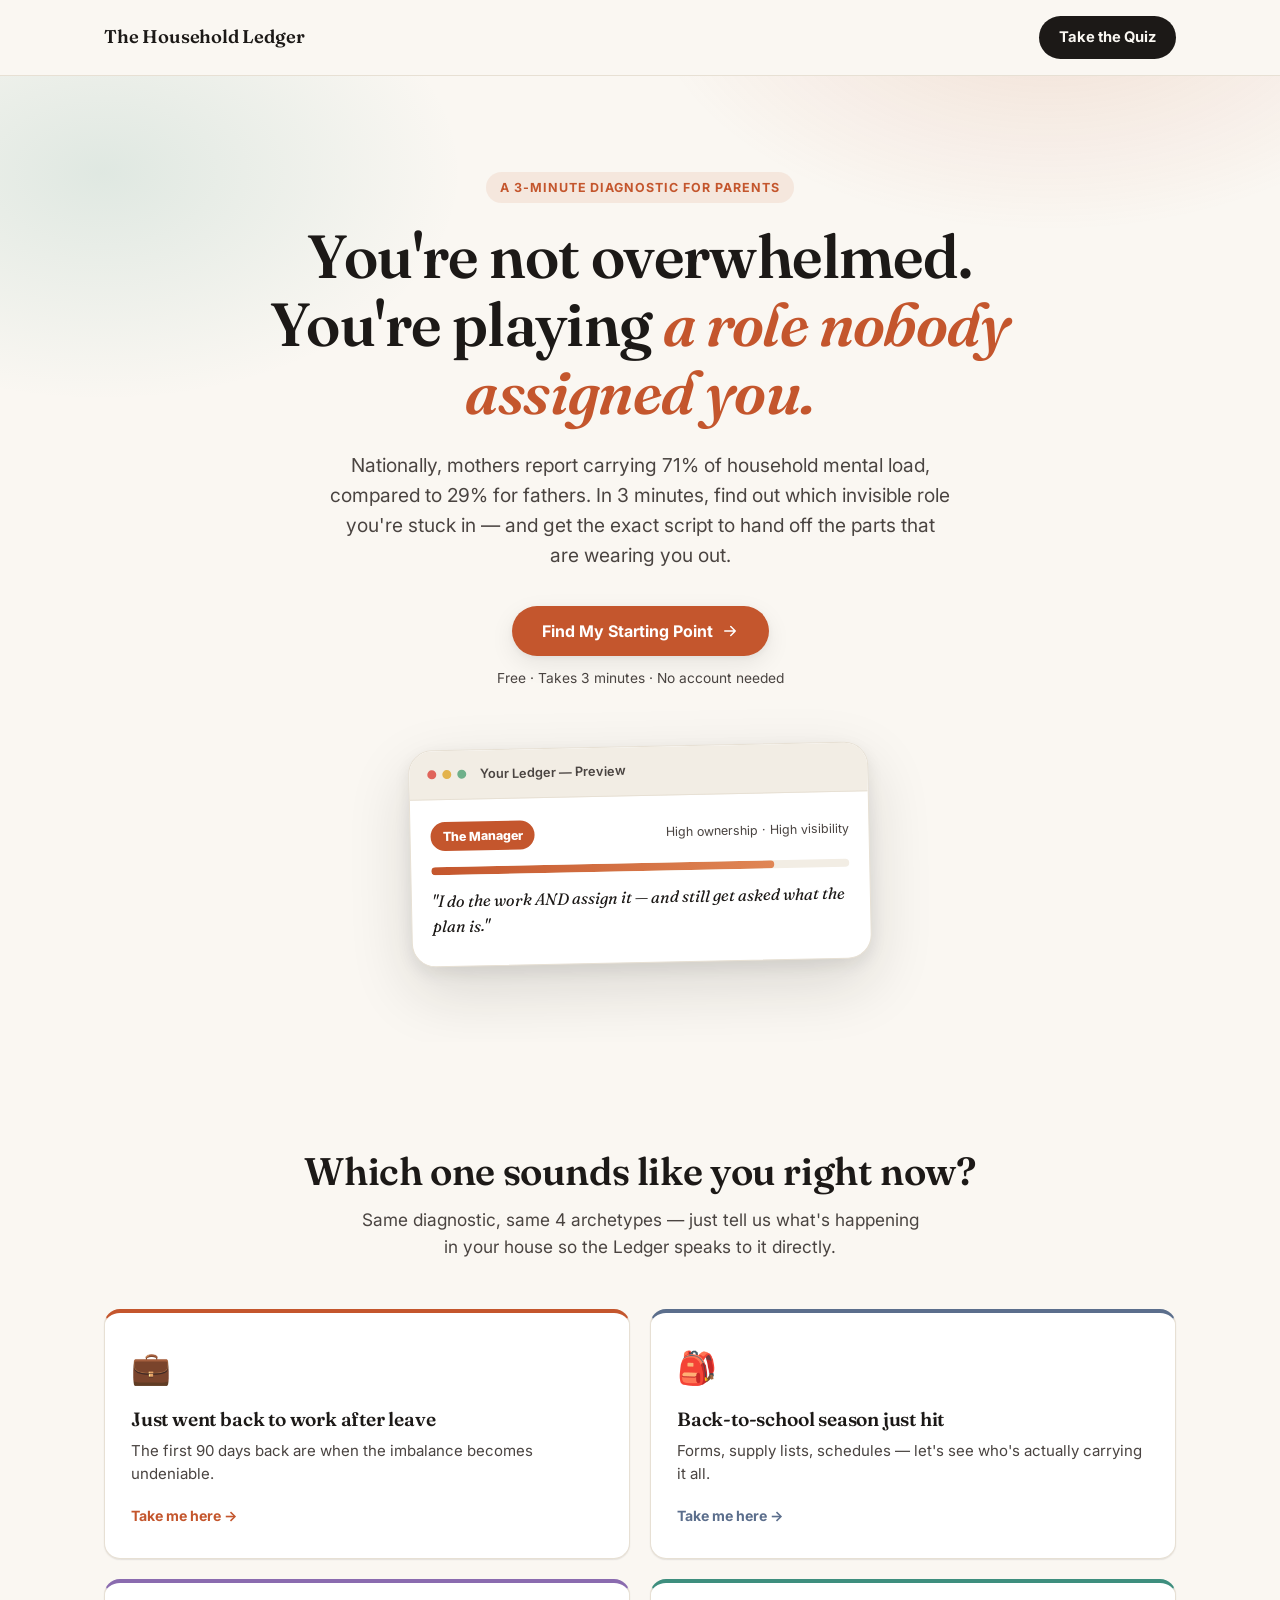
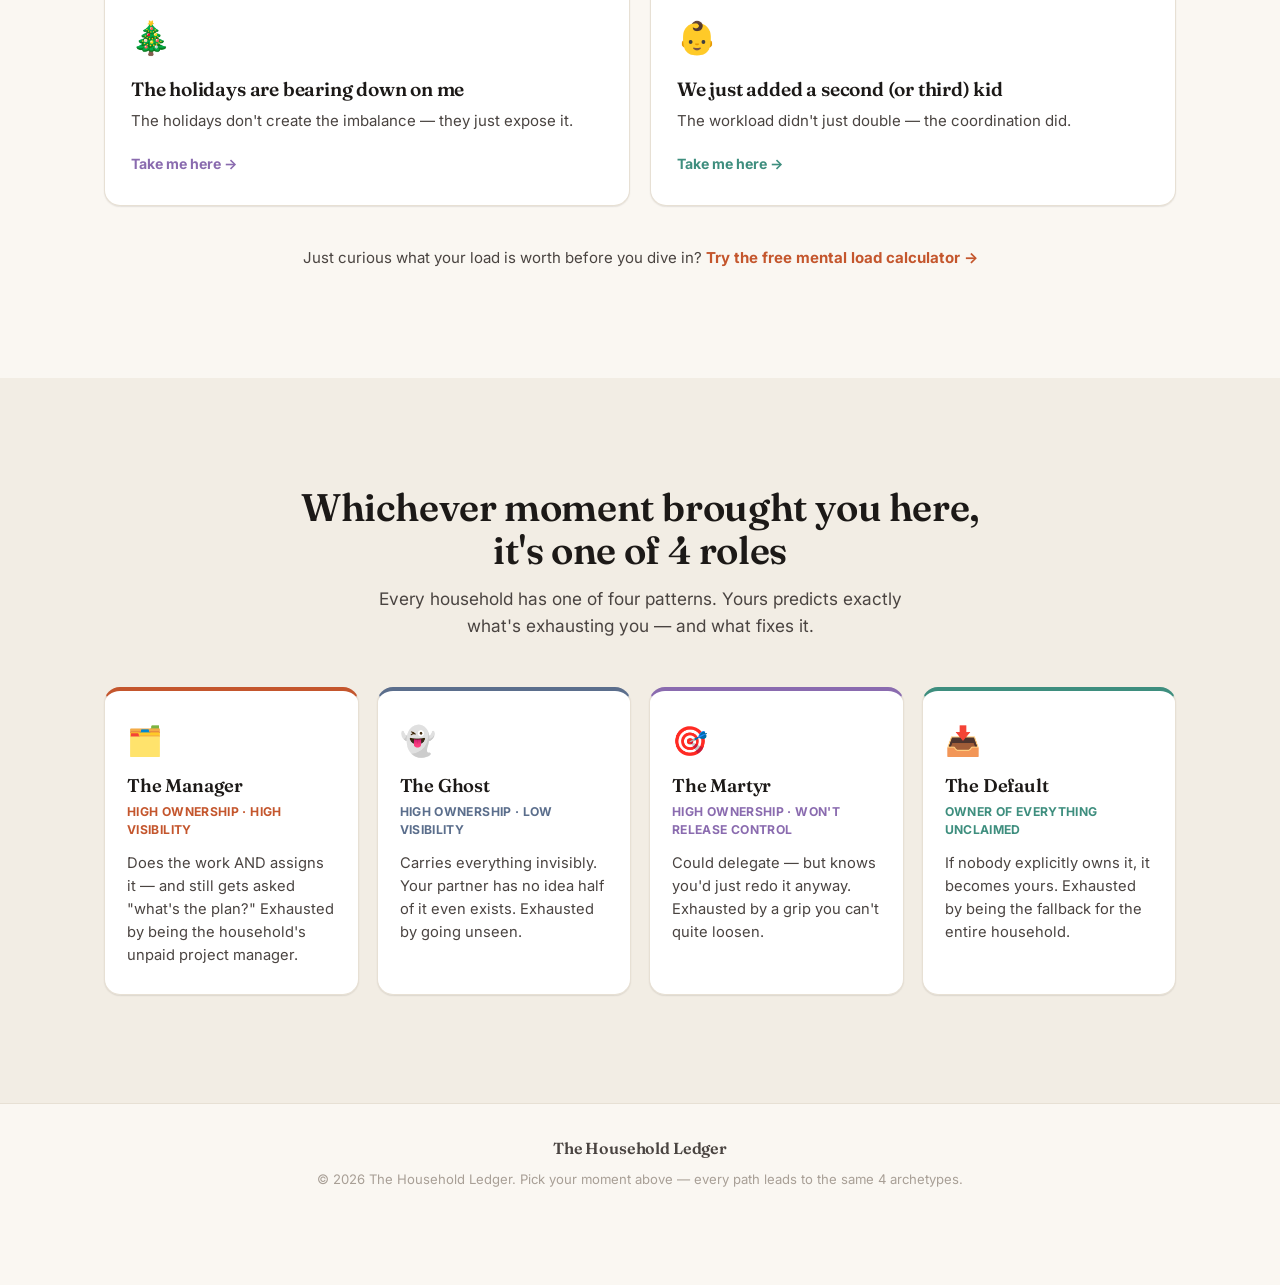
==== commit 3390de9b: "Restructure into hub-and-spoke multi-page SEO architecture Replaces the single gated-picker approach" ====
--- a/index.html
+++ b/index.html
@@ -3,8 +3,8 @@
 <head>
 <meta charset="UTF-8">
 <meta name="viewport" content="width=device-width, initial-scale=1.0, viewport-fit=cover">
-<title>The Household Ledger — Find Your Invisible Role</title>
-<meta name="description" content="A 3-minute diagnostic that reveals which invisible role you're stuck playing at home — and hands you the exact script to fix it this week.">
+<title>The Household Ledger — Which Role Are You Playing?</title>
+<meta name="description" content="A 3-minute diagnostic that reveals which invisible role you're stuck playing at home — and hands you the exact script to fix it. Pick the moment that sounds like you.">
 
 <link rel="preconnect" href="https://fonts.googleapis.com">
 <link rel="preconnect" href="https://fonts.gstatic.com" crossorigin>
@@ -19,7 +19,7 @@
 <header class="nav" id="nav">
   <div class="nav-inner">
     <a href="#top" class="wordmark">The Household Ledger</a>
-    <a href="#quiz" class="nav-cta">Take the Quiz</a>
+    <a href="#scenarios" class="nav-cta">Take the Quiz</a>
   </div>
 </header>
 
@@ -29,18 +29,19 @@
   <section class="hero">
     <div class="hero-bg" aria-hidden="true"></div>
     <div class="container hero-inner">
-      <p class="eyebrow">For the first 90 days back at work after leave</p>
+      <p class="eyebrow">A 3-minute diagnostic for parents</p>
       <h1 class="hero-title">
         You're not overwhelmed.<br>
         You're playing <span class="hl">a role nobody assigned you.</span>
       </h1>
       <p class="hero-sub">
-        In 3 minutes, find out which invisible role you're stuck in at home —
+        Nationally, mothers report carrying 71% of household mental load, compared to
+        29% for fathers. In 3 minutes, find out which invisible role you're stuck in —
         and get the exact script to hand off the parts that are wearing you out.
       </p>
       <div class="hero-actions">
-        <a href="#quiz" class="btn btn-primary btn-glow">
-          Take the 3-Minute Quiz
+        <a href="#scenarios" class="btn btn-primary btn-glow">
+          Find My Starting Point
           <svg width="18" height="18" viewBox="0 0 24 24" fill="none" aria-hidden="true"><path d="M5 12h14M13 6l6 6-6 6" stroke="currentColor" stroke-width="2" stroke-linecap="round" stroke-linejoin="round"/></svg>
         </a>
         <p class="hero-microcopy">Free · Takes 3 minutes · No account needed</p>
@@ -60,60 +61,53 @@
     </div>
   </section>
 
-  <!-- ============ PAIN / SOUND FAMILIAR ============ -->
-  <section class="section pain">
+  <!-- ============ SCENARIO PICKER (hub) ============ -->
+  <section class="section scenarios" id="scenarios">
     <div class="container">
-      <h2 class="section-title">Sound familiar since you went back to work?</h2>
-      <div class="pain-grid">
-        <div class="pain-card">
-          <span class="pain-icon">📞</span>
-          <p>The pediatrician calls with a reschedule — and somehow it's already handled by the time your partner hears about it.</p>
-        </div>
-        <div class="pain-card">
-          <span class="pain-icon">👟</span>
-          <p>You noticed the shoes were too small three weeks before anyone else did. You always do.</p>
-        </div>
-        <div class="pain-card">
-          <span class="pain-icon">🎂</span>
-          <p>It was "his turn" to plan the birthday party. You know exactly how that ends.</p>
-        </div>
-        <div class="pain-card">
-          <span class="pain-icon">🧠</span>
-          <p>You're not tired from doing the tasks. You're tired from being the only one who remembers they exist.</p>
-        </div>
+      <h2 class="section-title">Which one sounds like you right now?</h2>
+      <p class="section-sub">Same diagnostic, same 4 archetypes — just tell us what's happening in your house so the Ledger speaks to it directly.</p>
+
+      <div class="scenario-grid">
+        <a class="scenario-card" href="return-to-work/index.html" style="--accent:#C4562D">
+          <span class="scenario-emoji">💼</span>
+          <h3>Just went back to work after leave</h3>
+          <p class="scenario-hook">The first 90 days back are when the imbalance becomes undeniable.</p>
+          <span class="scenario-link">Take me here →</span>
+        </a>
+
+        <a class="scenario-card" href="back-to-school/index.html" style="--accent:#5B6E8C">
+          <span class="scenario-emoji">🎒</span>
+          <h3>Back-to-school season just hit</h3>
+          <p class="scenario-hook">Forms, supply lists, schedules — let's see who's actually carrying it all.</p>
+          <span class="scenario-link">Take me here →</span>
+        </a>
+
+        <a class="scenario-card" href="holidays/index.html" style="--accent:#8A6BAF">
+          <span class="scenario-emoji">🎄</span>
+          <h3>The holidays are bearing down on me</h3>
+          <p class="scenario-hook">The holidays don't create the imbalance — they just expose it.</p>
+          <span class="scenario-link">Take me here →</span>
+        </a>
+
+        <a class="scenario-card" href="new-sibling/index.html" style="--accent:#3E8E7E">
+          <span class="scenario-emoji">👶</span>
+          <h3>We just added a second (or third) kid</h3>
+          <p class="scenario-hook">The workload didn't just double — the coordination did.</p>
+          <span class="scenario-link">Take me here →</span>
+        </a>
       </div>
-    </div>
-  </section>
 
-  <!-- ============ HOW IT WORKS ============ -->
-  <section class="section how" id="how">
-    <div class="container">
-      <h2 class="section-title">How the diagnostic works</h2>
-      <p class="section-sub">Not another blank checklist. A quiz that tells you exactly what's going on — and what to do about it.</p>
-      <div class="how-grid">
-        <div class="how-step">
-          <span class="how-num">01</span>
-          <h3>Answer 8 quick scenarios</h3>
-          <p>Forced-choice, real-life moments — not vague 1-to-5 ratings. "Which sounds more like your house?"</p>
-        </div>
-        <div class="how-step">
-          <span class="how-num">02</span>
-          <h3>Get your archetype</h3>
-          <p>We score two axes — visibility and ownership — and reveal which of 4 roles is quietly running you into the ground.</p>
-        </div>
-        <div class="how-step">
-          <span class="how-num">03</span>
-          <h3>Get your Ledger + script</h3>
-          <p>A personalized task list sorted into Keep / Delegate / Let Go, plus the exact conversation script for your specific role.</p>
-        </div>
-      </div>
+      <p class="scenario-footnote">
+        Just curious what your load is worth before you dive in?
+        <a href="mental-load-calculator/index.html">Try the free mental load calculator →</a>
+      </p>
     </div>
   </section>
 
   <!-- ============ ARCHETYPES ============ -->
   <section class="section archetypes" id="archetypes">
     <div class="container">
-      <h2 class="section-title">Which role are you playing?</h2>
+      <h2 class="section-title">Whichever moment brought you here, it's one of 4 roles</h2>
       <p class="section-sub">Every household has one of four patterns. Yours predicts exactly what's exhausting you — and what fixes it.</p>
       <div class="arch-grid">
 
@@ -149,161 +143,15 @@
     </div>
   </section>
 
-  <!-- ============ QUIZ APP ============ -->
-  <section class="section start" id="quiz">
-    <div class="start-bg" aria-hidden="true"></div>
-    <div class="container start-inner">
-      <div id="quizApp">
-
-        <!-- Screen 1: intro -->
-        <div class="quiz-screen" id="screenIntro">
-          <p class="eyebrow eyebrow-light">Start your diagnostic</p>
-          <h2 class="start-title">8 quick questions.<br>One honest answer.</h2>
-          <p class="start-sub">Pick whichever sounds most like your house. There's no wrong answer — just the true one.</p>
-          <button type="button" class="btn btn-primary btn-glow" id="startQuizBtn">
-            Start the Quiz
-            <svg width="18" height="18" viewBox="0 0 24 24" fill="none" aria-hidden="true"><path d="M5 12h14M13 6l6 6-6 6" stroke="currentColor" stroke-width="2" stroke-linecap="round" stroke-linejoin="round"/></svg>
-          </button>
-          <p class="hero-microcopy hero-microcopy-light">Free · Takes 3 minutes · No account needed</p>
-        </div>
-
-        <!-- Screen 2: question -->
-        <div class="quiz-screen" id="screenQuestion" hidden>
-          <div class="quiz-progress" role="progressbar" aria-valuemin="0" aria-valuemax="100" id="quizProgressWrap">
-            <div class="quiz-progress-bar" id="progressBar"></div>
-          </div>
-          <p class="quiz-count" id="quizCount">Question 1 of 8</p>
-          <h3 class="quiz-question" id="quizQuestionText"></h3>
-          <div class="quiz-options" id="quizOptions"></div>
-          <button type="button" class="quiz-back" id="quizBackBtn" hidden>← Back</button>
-        </div>
-
-        <!-- Screen 3: free result reveal + email gate -->
-        <div class="quiz-screen" id="screenResult" hidden>
-          <p class="eyebrow eyebrow-light">Your result</p>
-          <div class="result-badge" id="resultBadge" aria-hidden="true"></div>
-          <h2 class="start-title" id="resultTitle"></h2>
-          <p class="start-sub" id="resultTeaser"></p>
-
-          <form class="email-form" id="emailForm" novalidate>
-            <div class="email-field">
-              <input type="email" id="emailInput" name="email" placeholder="you@email.com" autocomplete="email" inputmode="email" required aria-label="Email address">
-              <button type="submit" class="btn btn-primary" id="emailSubmit">
-                <span class="btn-label">Unlock My Ledger</span>
-              </button>
-            </div>
-            <p class="email-error" id="emailError" hidden>Enter a valid email so we know where to send your Ledger.</p>
-            <p class="email-fineprint">No spam. Unsubscribe anytime. Your full Ledger unlocks instantly below.</p>
-          </form>
-        </div>
-
-      </div>
-    </div>
-  </section>
-
-  <!-- ============ LEDGER (personalized deliverable) ============ -->
-  <section class="section ledger" id="ledger" hidden>
-    <div class="container">
-      <div id="ledgerPrintArea">
-        <div class="ledger-header">
-          <span class="eyebrow" id="ledgerEyebrow">Your Starter Ledger</span>
-          <h2 class="section-title" id="ledgerTitle"></h2>
-          <p class="ledger-cost" id="ledgerCost"></p>
-        </div>
-
-        <div class="board" id="board">
-          <div class="board-col" data-col="keep">
-            <h3>Keep</h3>
-            <div class="board-list" id="colKeep"></div>
-          </div>
-          <div class="board-col" data-col="delegate">
-            <h3>Delegate</h3>
-            <div class="board-list" id="colDelegate"></div>
-          </div>
-          <div class="board-col" data-col="letGo">
-            <h3>Let Go</h3>
-            <div class="board-list" id="colLetGo"></div>
-          </div>
-        </div>
-        <p class="board-hint no-print">Not quite right? Use the dropdown on any task to move it — this is your starting point, not a final answer.</p>
-
-        <div class="script-block">
-          <h3 class="script-heading">Your conversation script</h3>
-          <div class="script-tabs" role="tablist">
-            <button type="button" class="script-tab active" data-tab="self" role="tab" aria-selected="true">Script for you</button>
-            <button type="button" class="script-tab" data-tab="partner" role="tab" aria-selected="false">Send to your partner</button>
-          </div>
-          <p class="script-text" id="scriptText"></p>
-          <button type="button" class="btn btn-outline btn-sm" id="copyScriptBtn">Copy Script</button>
-        </div>
-
-        <div class="ledger-actions no-print">
-          <button type="button" class="btn btn-outline" id="downloadPdfBtn">Download as PDF</button>
-        </div>
-      </div>
-
-      <div class="ledger-upsell no-print">
-        <p id="ledgerUpsellLine">Ready for the full system?</p>
-        <a href="#upsell" class="btn btn-primary">See the Full Household Ledger System →</a>
-      </div>
-    </div>
-  </section>
-
-  <!-- ============ UPSELL ============ -->
-  <section class="section upsell" id="upsell">
-    <div class="container upsell-inner">
-      <span class="upsell-kicker">After your free result</span>
-      <h2 class="upsell-title">The starter Ledger gets you moving tonight.<br>The Full System gets the follow-through.</h2>
-      <p class="upsell-stat">Parents' unpaid mental load has been valued at roughly <strong>$60,000/year</strong> if it were compensated. A single therapy session for this exact conversation runs about <strong>$150</strong>. The Full System is a fraction of both — and it's yours to keep.</p>
-
-      <div class="compare-grid">
-        <div class="compare-col">
-          <h3>What you already have — free</h3>
-          <ul class="compare-list">
-            <li>The 8-question diagnostic</li>
-            <li>Your archetype, and what it's costing you</li>
-            <li>A 15–20 task starter Ledger, pre-sorted</li>
-            <li>One conversation script for your archetype</li>
-          </ul>
-        </div>
-        <div class="compare-col compare-col-premium">
-          <h3>The Full Household Ledger System</h3>
-          <ul class="compare-list">
-            <li>The complete 150+ task inventory</li>
-            <li>A fully editable, personalized digital Ledger — not a static PDF</li>
-            <li>3 script variations per archetype — for a defensive, disengaged, or willing-but-forgetful partner</li>
-            <li>A 30-day rebalancing plan for actual follow-through</li>
-            <li>A partner-facing "translation guide" — written for them, not at them</li>
-          </ul>
-        </div>
-      </div>
-
-      <div class="upsell-price">
-        <span class="price-launch">$47</span>
-        <span class="price-regular">$97</span>
-        <span class="price-label">Launch price for early access</span>
-      </div>
-
-      <button type="button" class="btn btn-outline" id="upsellCta">Take the Free Quiz First →</button>
-      <p class="upsell-confirm" id="upsellConfirm" hidden>You're on the list — I'll email you the moment the Full System is ready.</p>
-    </div>
-  </section>
-
 </main>
 
 <!-- ============ FOOTER ============ -->
 <footer class="footer">
   <div class="container footer-inner">
     <span class="wordmark wordmark-footer">The Household Ledger</span>
-    <p>© 2026 The Household Ledger. Built for the first 90 days back — and every day after.</p>
+    <p>© 2026 The Household Ledger. Pick your moment above — every path leads to the same 4 archetypes.</p>
   </div>
 </footer>
 
-<!-- ============ STICKY MOBILE CTA ============ -->
-<div class="sticky-cta" id="stickyCta">
-  <a href="#quiz" class="btn btn-primary btn-block">Take the 3-Minute Quiz →</a>
-</div>
-
-<script src="script.js"></script>
 </body>
 </html>
--- a/styles.css
+++ b/styles.css
@@ -287,6 +287,41 @@
 .how-step h3{ font-size: 1.2rem; margin-bottom: 10px; }
 .how-step p{ color: var(--ink-soft); font-size: 0.96rem; }
 
+/* ---------- Scenario picker (hub homepage) ---------- */
+.scenario-grid{
+  margin-top: 48px;
+  display: grid;
+  grid-template-columns: repeat(2, 1fr);
+  gap: 20px;
+}
+.scenario-card{
+  display: block;
+  background: var(--card);
+  border-radius: var(--radius-md);
+  border: 1px solid var(--line);
+  border-top: 4px solid var(--accent);
+  padding: 30px 26px;
+  box-shadow: var(--shadow-sm);
+  transition: transform .18s ease, box-shadow .18s ease;
+}
+.scenario-card:hover{ transform: translateY(-4px); box-shadow: var(--shadow-md); }
+.scenario-emoji{ font-size: 2rem; display: block; margin-bottom: 16px; }
+.scenario-card h3{ font-size: 1.2rem; margin-bottom: 10px; }
+.scenario-hook{ font-size: 0.94rem; color: var(--ink-soft); margin-bottom: 18px; line-height: 1.5; }
+.scenario-link{ font-size: 0.88rem; font-weight: 700; color: var(--accent); }
+
+.scenario-footnote{
+  text-align: center;
+  margin-top: 40px;
+  font-size: 0.94rem;
+  color: var(--ink-soft);
+}
+.scenario-footnote a{ color: var(--accent); font-weight: 700; }
+
+@media (max-width: 640px){
+  .scenario-grid{ grid-template-columns: 1fr; }
+}
+
 /* ---------- Archetypes ---------- */
 .archetypes{ background: var(--paper-2); }
 .arch-grid{
@@ -699,6 +734,84 @@
   font-style: italic;
   font-size: 1.05rem;
   color: var(--accent-2);
+}
+
+/* ---------- Mental load calculator (standalone page) ---------- */
+.calc-inner{ max-width: 620px; margin: 0 auto; text-align: center; }
+.calc-card{
+  background: var(--card);
+  border: 1px solid var(--line);
+  border-radius: var(--radius-lg);
+  box-shadow: var(--shadow-md);
+  padding: clamp(28px, 5vw, 44px);
+  text-align: left;
+}
+.calc-label{
+  display: block;
+  font-family: 'Fraunces', serif;
+  font-size: 1.15rem;
+  margin-bottom: 10px;
+}
+.calc-hint{ font-size: 0.9rem; color: var(--ink-soft); margin-bottom: 22px; }
+.calc-input-row{
+  display: flex;
+  gap: 10px;
+  background: var(--paper);
+  border: 1.5px solid var(--line);
+  border-radius: 999px;
+  padding: 8px;
+}
+.calc-input-row input{
+  flex: 1;
+  min-width: 0;
+  border: none;
+  background: transparent;
+  padding: 12px 18px;
+  font-family: 'Inter', sans-serif;
+  font-size: 1.1rem;
+  color: var(--ink);
+  outline: none;
+}
+.calc-input-row .btn{ flex-shrink: 0; }
+
+.calc-result{
+  margin-top: 30px;
+  padding-top: 26px;
+  border-top: 1px dashed var(--line);
+  text-align: center;
+}
+.calc-result-label{ font-size: 0.92rem; color: var(--ink-soft); }
+.calc-result-value{
+  font-family: 'Fraunces', serif;
+  font-weight: 700;
+  font-size: clamp(2.4rem, 8vw, 3.2rem);
+  color: var(--accent);
+  margin: 6px 0;
+}
+.calc-result-sub{ font-size: 0.9rem; color: var(--ink-soft); line-height: 1.55; }
+.calc-result-sub strong{ color: var(--ink); }
+
+.calc-stat{
+  margin: 32px auto 0;
+  max-width: 560px;
+  font-size: 0.94rem;
+  color: var(--ink-soft);
+  line-height: 1.6;
+}
+.calc-stat strong{ color: var(--ink); }
+.calc-stat-source{ font-size: 0.8rem; opacity: 0.7; }
+
+.calc-cta{ margin-top: 36px; text-align: center; }
+.calc-cta p{
+  font-family: 'Fraunces', serif;
+  font-style: italic;
+  margin-bottom: 16px;
+  color: var(--ink-soft);
+}
+
+@media (max-width: 520px){
+  .calc-input-row{ flex-direction: column; border-radius: var(--radius-md); }
+  .calc-input-row .btn{ width: 100%; }
 }
 
 /* ---------- Footer ---------- */
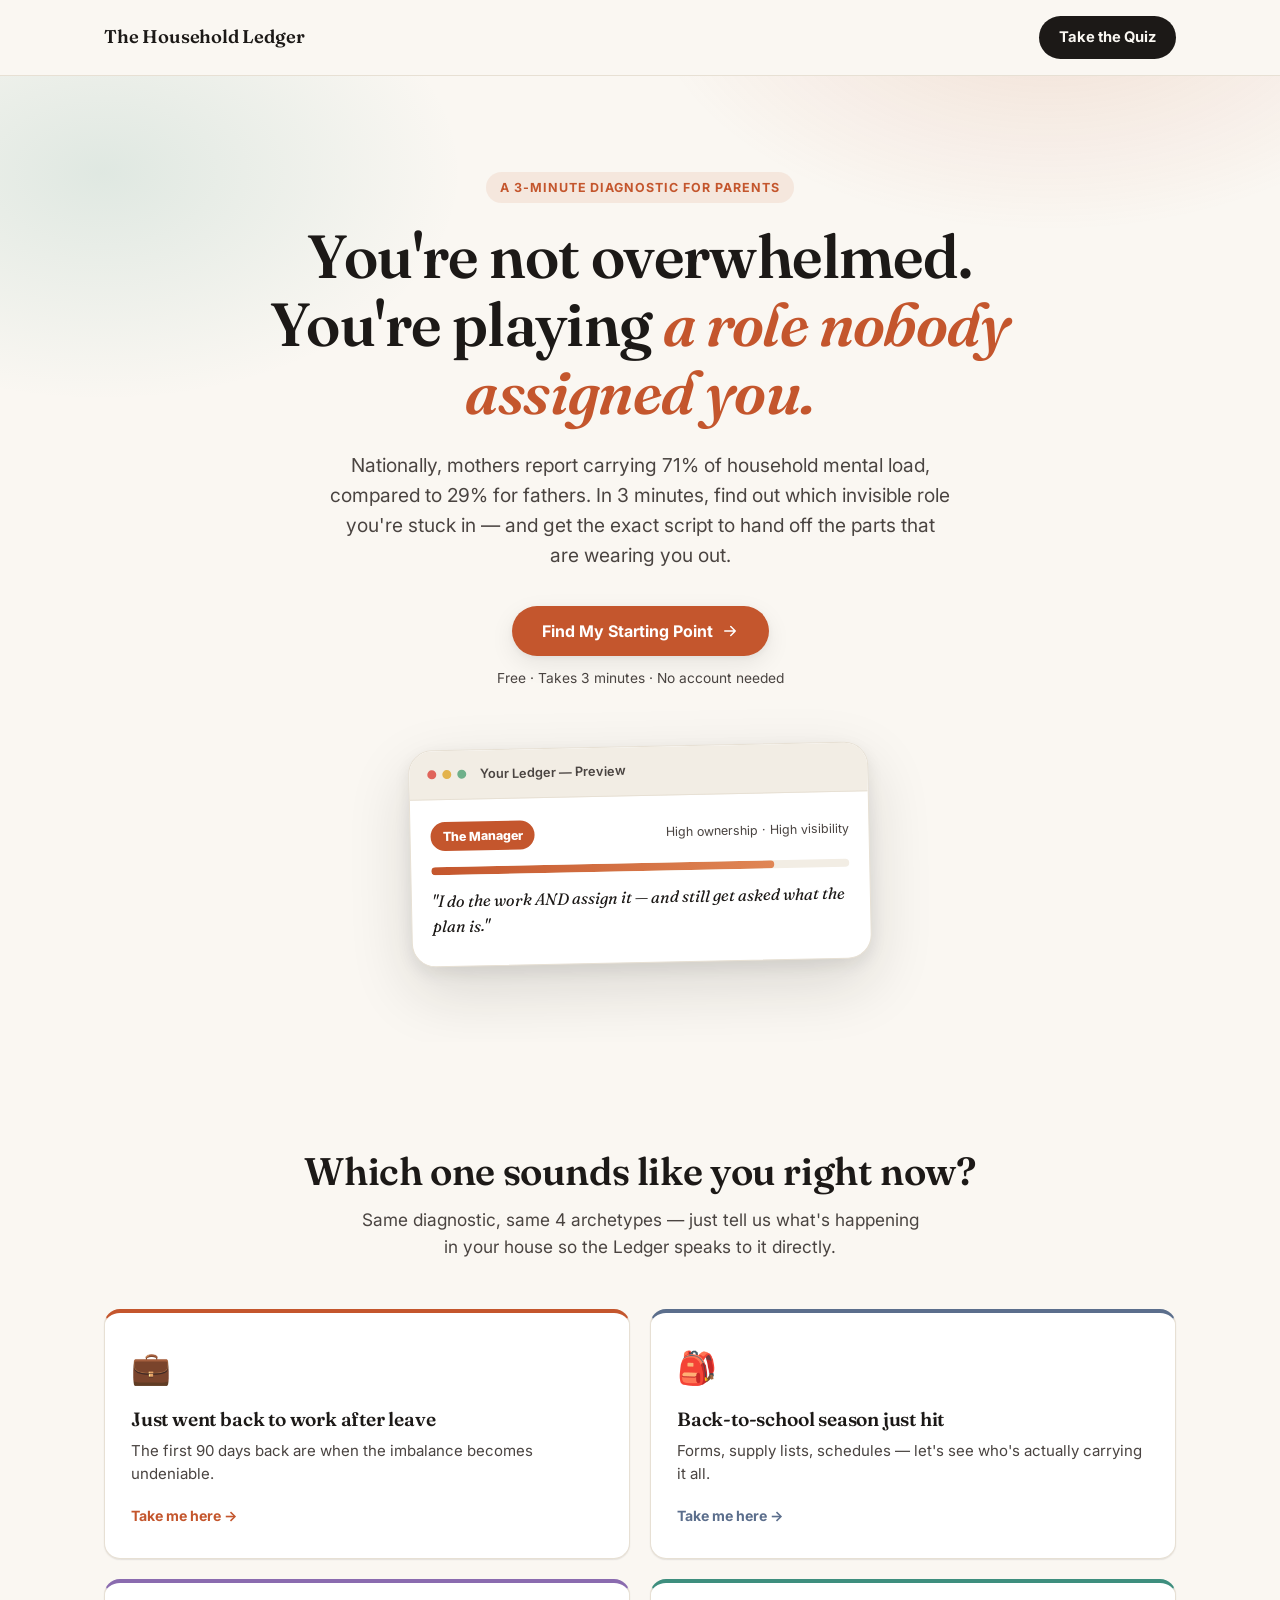
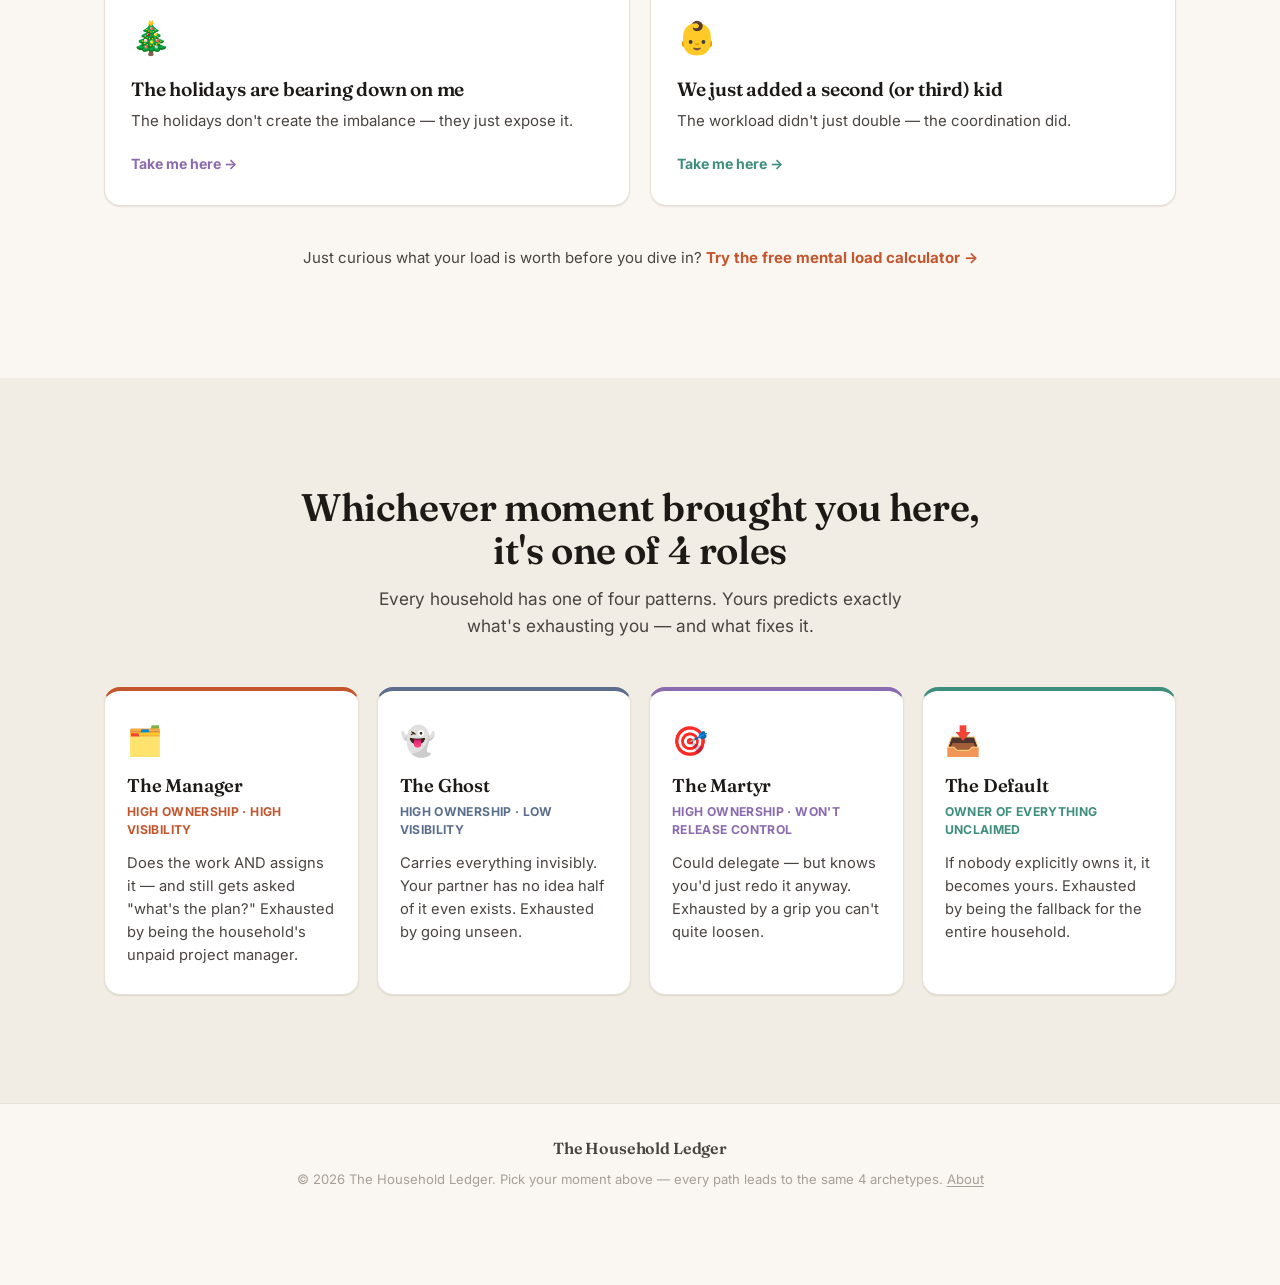
==== commit f76b9b96: "Add an About page, linked discreetly from every page's footer Went with a dedicated /about/ page rat" ====
--- a/index.html
+++ b/index.html
@@ -149,7 +149,7 @@
 <footer class="footer">
   <div class="container footer-inner">
     <span class="wordmark wordmark-footer">The Household Ledger</span>
-    <p>© 2026 The Household Ledger. Pick your moment above — every path leads to the same 4 archetypes.</p>
+    <p>© 2026 The Household Ledger. Pick your moment above — every path leads to the same 4 archetypes. <a href="about/index.html">About</a></p>
   </div>
 </footer>
 
--- a/styles.css
+++ b/styles.css
@@ -489,8 +489,30 @@
   text-align: center;
   font-size: 0.84rem;
   color: var(--ink-soft);
-  margin-bottom: 48px;
-}
+  margin-bottom: 32px;
+}
+
+.na-section{
+  max-width: 780px;
+  margin: 0 auto 48px;
+  background: var(--paper-2);
+  border: 1px dashed var(--line);
+  border-radius: var(--radius-md);
+  padding: 4px 20px;
+}
+.na-section summary{
+  cursor: pointer;
+  padding: 14px 0;
+  font-size: 0.9rem;
+  font-weight: 700;
+  color: var(--ink-soft);
+  list-style: none;
+}
+.na-section summary::-webkit-details-marker{ display: none; }
+.na-section summary::before{ content: "▸ "; }
+.na-section[open] summary::before{ content: "▾ "; }
+.na-section .board-list{ padding-bottom: 16px; }
+.na-section .board-item{ background: #fff; opacity: 0.75; }
 
 .script-block{
   max-width: 680px;
@@ -521,6 +543,7 @@
   transition: all .15s ease;
 }
 .script-tab.active{ background: var(--ink); border-color: var(--ink); color: #fff; }
+.script-active-label{ display: none; }
 .script-text{
   font-family: 'Fraunces', serif;
   font-style: italic;
@@ -736,6 +759,72 @@
   color: var(--accent-2);
 }
 
+/* ---------- Full Ledger System (standalone page) ---------- */
+.picker-grid{
+  margin-top: 44px;
+  display: grid;
+  grid-template-columns: repeat(4, 1fr);
+  gap: 18px;
+}
+.picker-btn{
+  cursor: pointer;
+  font-family: inherit;
+  text-align: left;
+  width: 100%;
+}
+.picker-btn.active{ box-shadow: var(--shadow-lg); transform: translateY(-2px); }
+.picker-btn.active h3{ color: var(--accent); }
+
+.full-archetype{ display: none; }
+.full-archetype.active{ display: block; }
+
+.plan-grid{
+  display: grid;
+  grid-template-columns: repeat(4, 1fr);
+  gap: 16px;
+  margin: 0 auto 48px;
+}
+.plan-week{
+  background: var(--card);
+  border: 1px solid var(--line);
+  border-radius: var(--radius-md);
+  padding: 22px 20px;
+}
+.plan-week-num{
+  display: inline-block;
+  font-family: 'Fraunces', serif;
+  font-size: 0.82rem;
+  font-weight: 600;
+  color: var(--accent);
+  border: 1.5px solid var(--accent);
+  padding: 3px 10px;
+  border-radius: 999px;
+  margin-bottom: 14px;
+}
+.plan-week h4{ font-size: 1.02rem; margin-bottom: 8px; }
+.plan-week p{ font-size: 0.86rem; color: var(--ink-soft); line-height: 1.5; }
+
+.guide-card{
+  max-width: 680px;
+  margin: 0 auto 56px;
+  background: var(--card);
+  border: 1px solid var(--line);
+  border-radius: var(--radius-lg);
+  padding: clamp(24px, 5vw, 36px);
+  box-shadow: var(--shadow-sm);
+}
+.guide-card p{ font-size: 0.98rem; line-height: 1.65; color: var(--ink); }
+.guide-card .btn{ margin-top: 20px; }
+
+@media (max-width: 860px){
+  .picker-grid{ grid-template-columns: repeat(2, 1fr); }
+  .plan-grid{ grid-template-columns: repeat(2, 1fr); }
+}
+@media (max-width: 520px){
+  .picker-grid{ grid-template-columns: 1fr; }
+  .plan-grid{ grid-template-columns: 1fr; }
+}
+
 /* ---------- Mental load calculator (standalone page) ---------- */
 .calc-inner{ max-width: 620px; margin: 0 auto; text-align: center; }
 .calc-card{
@@ -825,6 +914,8 @@
 }
 .wordmark-footer{ font-size: 1rem; color: var(--ink-soft); }
 .footer p{ font-size: 0.82rem; color: #a89f96; }
+.footer p a{ color: #a89f96; text-decoration: underline; text-underline-offset: 2px; }
+.footer p a:hover{ color: var(--ink-soft); }
 
 /* ---------- Sticky mobile CTA ---------- */
 .sticky-cta{
@@ -874,11 +965,20 @@
 /* ---------- Print (Ledger → PDF) ---------- */
 @media print{
   .nav, .hero, .pain, .how, .archetypes, .start,
-  .upsell, .footer, .sticky-cta, .no-print{ display: none !important; }
+  .upsell, .footer, .sticky-cta, .picker-grid, .script-tabs, .no-print{ display: none !important; }
+  .script-active-label{
+    display: block !important;
+    font-weight: 700;
+    font-size: 0.86rem;
+    text-transform: uppercase;
+    letter-spacing: 0.04em;
+    color: #666;
+    margin-bottom: 10px;
+  }
   .ledger{ display: block !important; padding: 0; }
   body{ background: #fff; }
   .board-item select{ display: none; }
-  .board-col, .script-block{ box-shadow: none; border: 1px solid #ccc; break-inside: avoid; }
+  .board-col, .script-block, .plan-week, .guide-card{ box-shadow: none; border: 1px solid #ccc; break-inside: avoid; }
 }
 
 @media (prefers-reduced-motion: reduce){
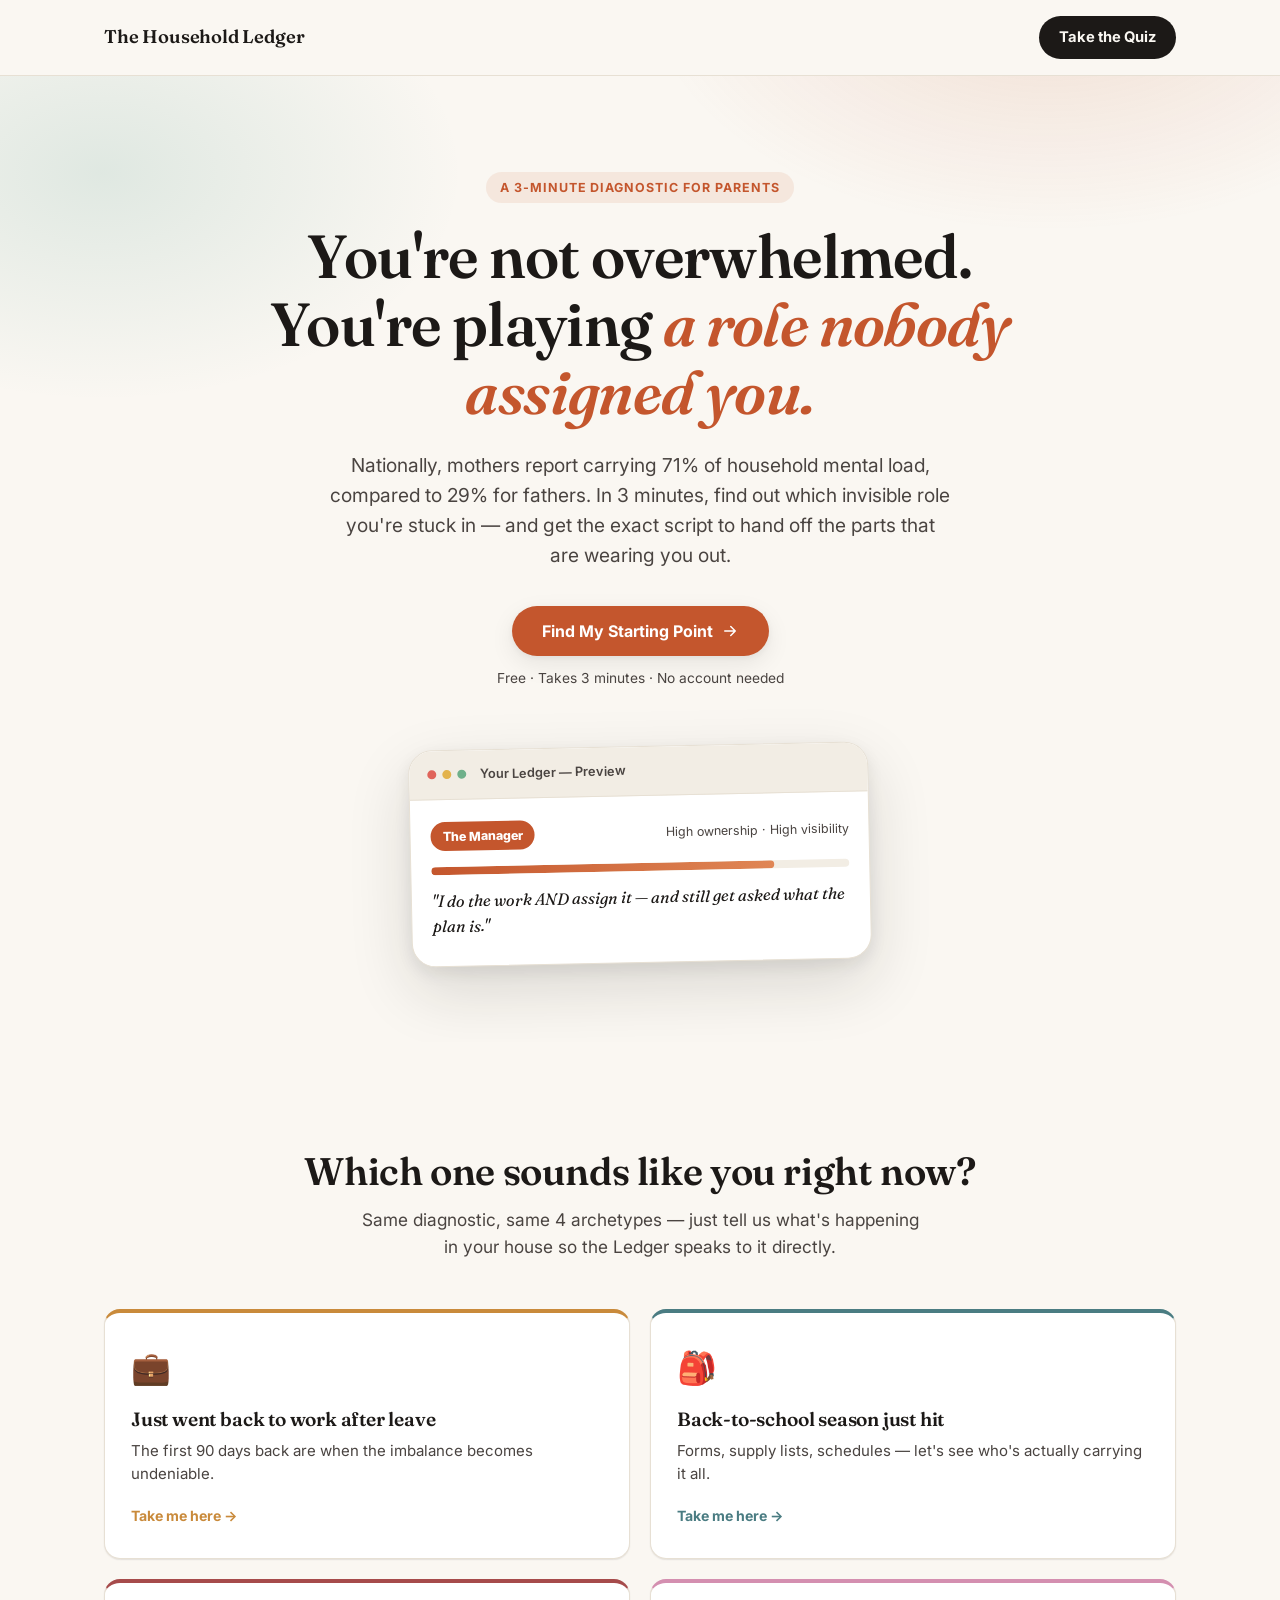
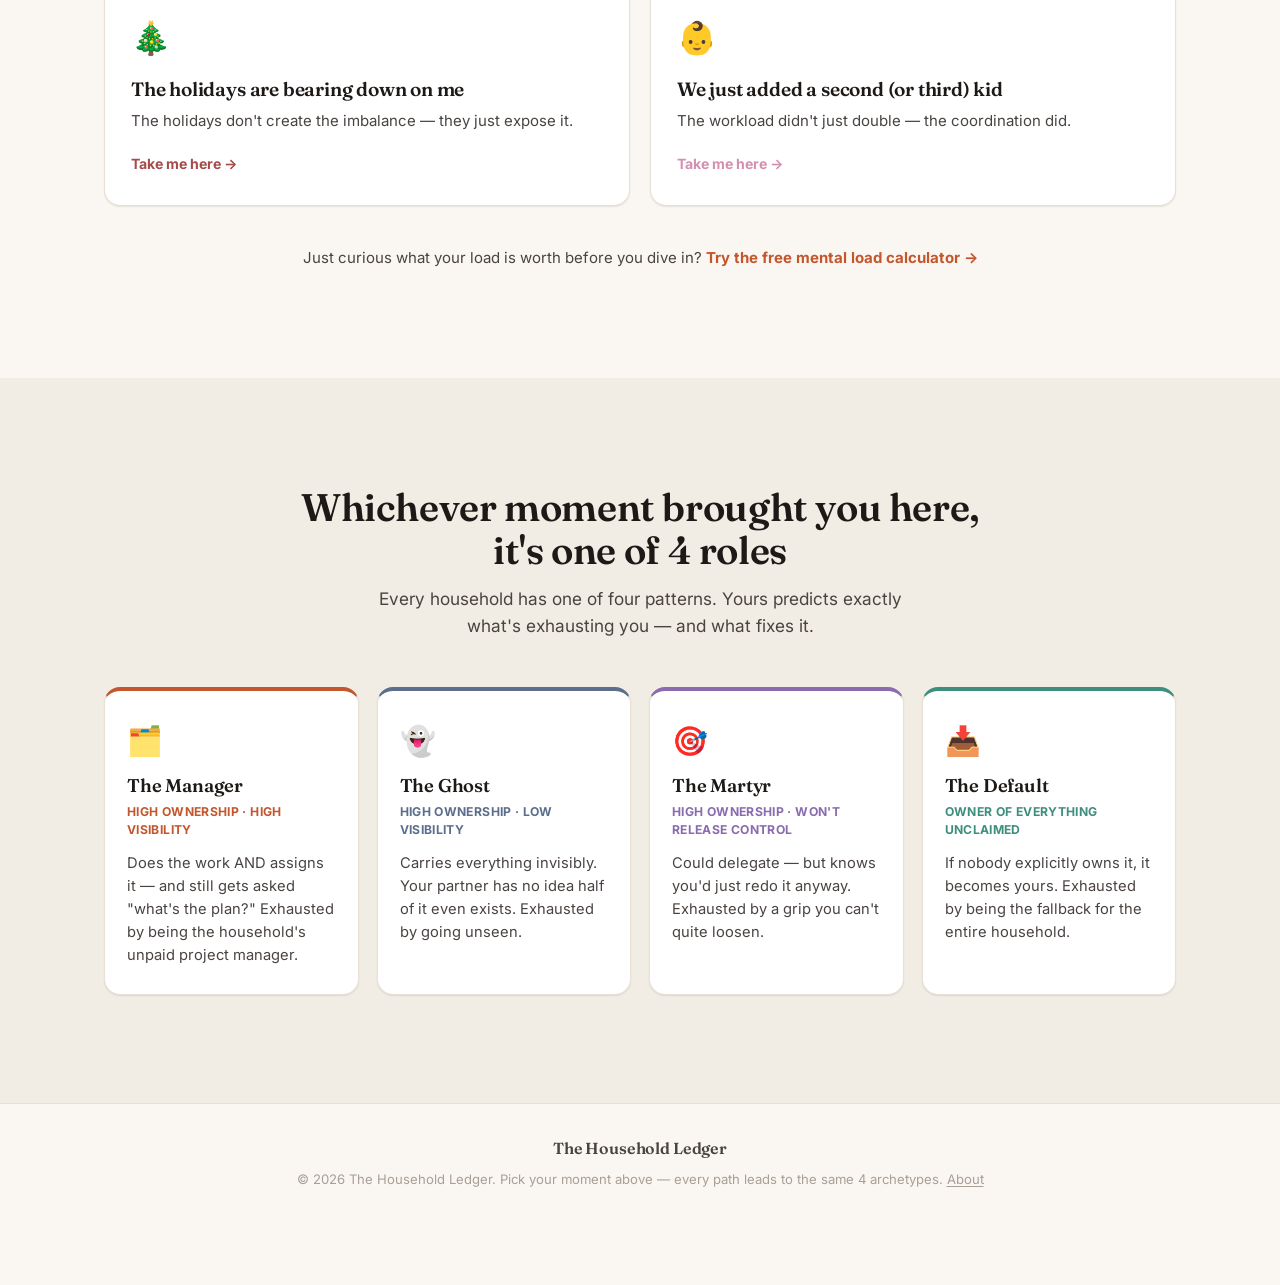
==== commit d37a5854: "Rework quiz scoring, fix content/SEO gaps found in full-site review Real quiz scoring (was: raw popu" ====
--- a/index.html
+++ b/index.html
@@ -5,6 +5,17 @@
 <meta name="viewport" content="width=device-width, initial-scale=1.0, viewport-fit=cover">
 <title>The Household Ledger — Which Role Are You Playing?</title>
 <meta name="description" content="A 3-minute diagnostic that reveals which invisible role you're stuck playing at home — and hands you the exact script to fix it. Pick the moment that sounds like you.">
+<link rel="canonical" href="https://your-domain-here.com/">
+
+<meta property="og:type" content="website">
+<meta property="og:url" content="https://your-domain-here.com/">
+<meta property="og:title" content="The Household Ledger — Which Role Are You Playing?">
+<meta property="og:description" content="A 3-minute diagnostic that reveals which invisible role you're stuck playing at home — and hands you the exact script to fix it. Pick the moment that sounds like you.">
+<meta property="og:image" content="https://your-domain-here.com/og/hub.png">
+<meta name="twitter:card" content="summary_large_image">
+<meta name="twitter:title" content="The Household Ledger — Which Role Are You Playing?">
+<meta name="twitter:description" content="A 3-minute diagnostic that reveals which invisible role you're stuck playing at home — and hands you the exact script to fix it. Pick the moment that sounds like you.">
+<meta name="twitter:image" content="https://your-domain-here.com/og/hub.png">
 
 <link rel="preconnect" href="https://fonts.googleapis.com">
 <link rel="preconnect" href="https://fonts.gstatic.com" crossorigin>
@@ -68,28 +79,28 @@
       <p class="section-sub">Same diagnostic, same 4 archetypes — just tell us what's happening in your house so the Ledger speaks to it directly.</p>
 
       <div class="scenario-grid">
-        <a class="scenario-card" href="return-to-work/index.html" style="--accent:#C4562D">
+        <a class="scenario-card" href="return-to-work/index.html" style="--accent:#C98A3B">
           <span class="scenario-emoji">💼</span>
           <h3>Just went back to work after leave</h3>
           <p class="scenario-hook">The first 90 days back are when the imbalance becomes undeniable.</p>
           <span class="scenario-link">Take me here →</span>
         </a>
 
-        <a class="scenario-card" href="back-to-school/index.html" style="--accent:#5B6E8C">
+        <a class="scenario-card" href="back-to-school/index.html" style="--accent:#4A7C82">
           <span class="scenario-emoji">🎒</span>
           <h3>Back-to-school season just hit</h3>
           <p class="scenario-hook">Forms, supply lists, schedules — let's see who's actually carrying it all.</p>
           <span class="scenario-link">Take me here →</span>
         </a>
 
-        <a class="scenario-card" href="holidays/index.html" style="--accent:#8A6BAF">
+        <a class="scenario-card" href="holidays/index.html" style="--accent:#A64B4B">
           <span class="scenario-emoji">🎄</span>
           <h3>The holidays are bearing down on me</h3>
           <p class="scenario-hook">The holidays don't create the imbalance — they just expose it.</p>
           <span class="scenario-link">Take me here →</span>
         </a>
 
-        <a class="scenario-card" href="new-sibling/index.html" style="--accent:#3E8E7E">
+        <a class="scenario-card" href="new-sibling/index.html" style="--accent:#D48FB0">
           <span class="scenario-emoji">👶</span>
           <h3>We just added a second (or third) kid</h3>
           <p class="scenario-hook">The workload didn't just double — the coordination did.</p>
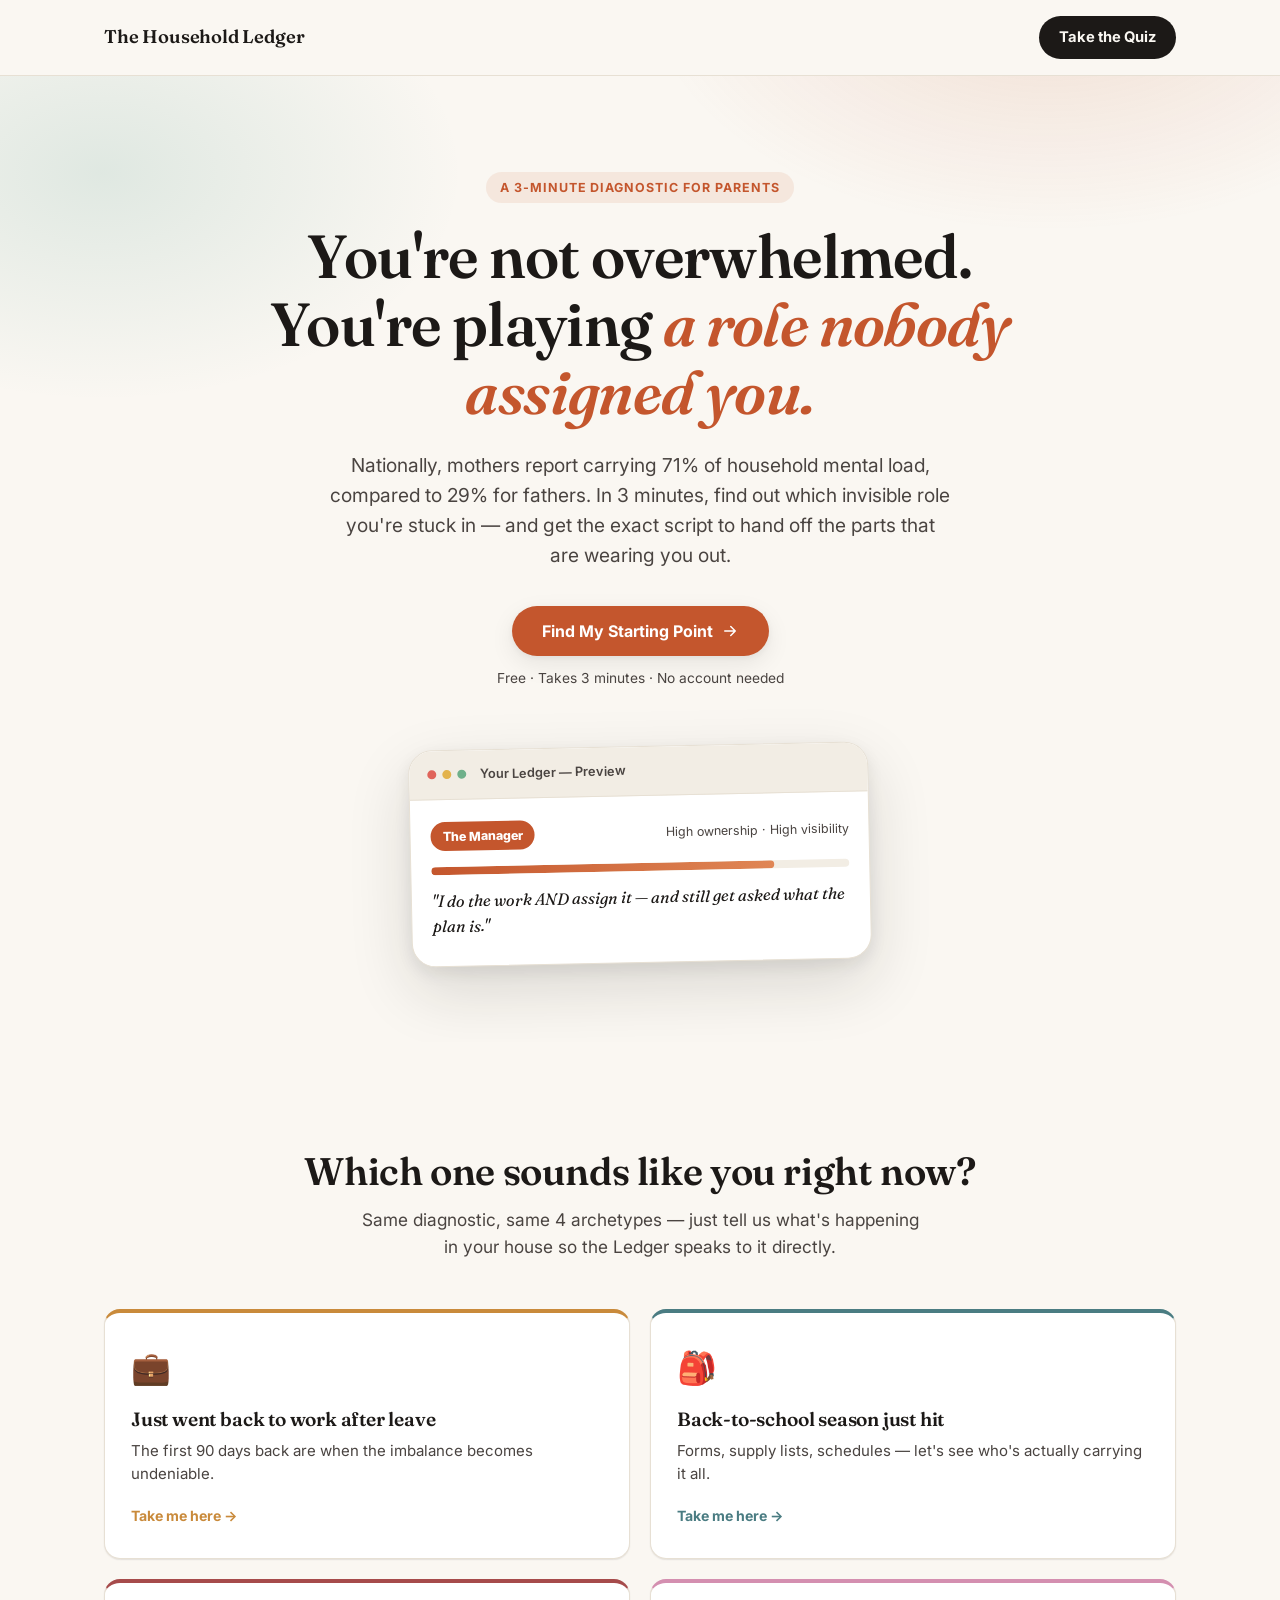
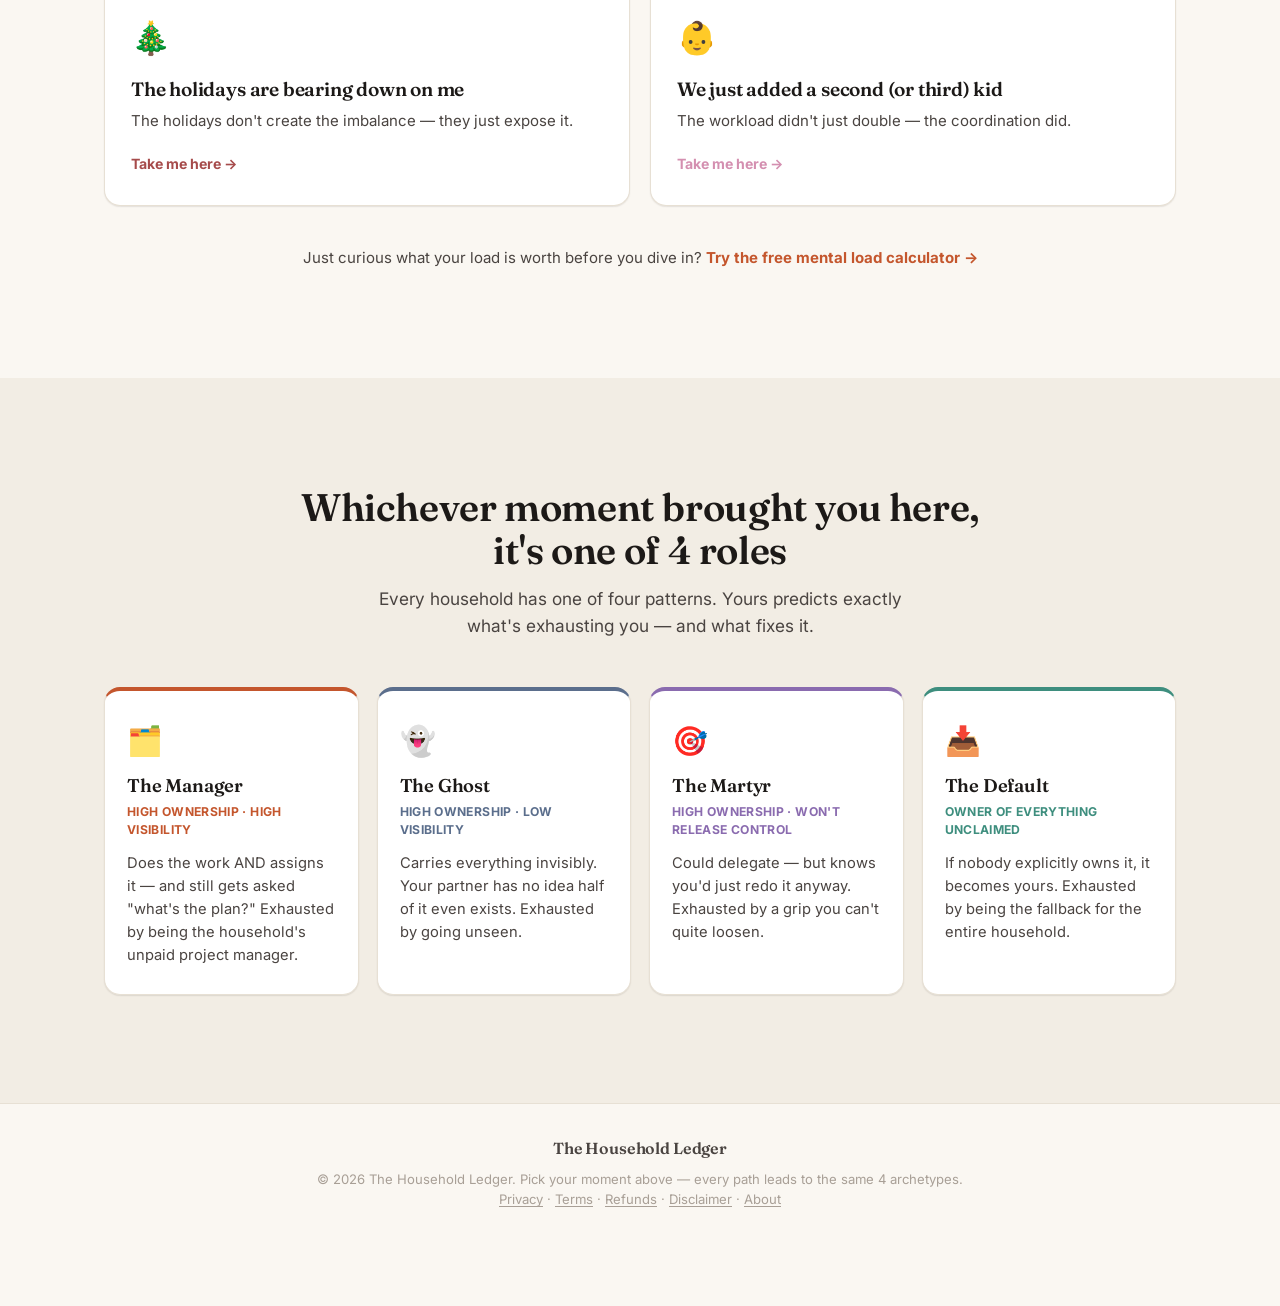
==== commit 5cdea953: "Add legal pages (Terms, Privacy, Refund Policy, Disclaimer) and vary hero card Legal pages, built fr" ====
--- a/index.html
+++ b/index.html
@@ -160,7 +160,8 @@
 <footer class="footer">
   <div class="container footer-inner">
     <span class="wordmark wordmark-footer">The Household Ledger</span>
-    <p>© 2026 The Household Ledger. Pick your moment above — every path leads to the same 4 archetypes. <a href="about/index.html">About</a></p>
+    <p>© 2026 The Household Ledger. Pick your moment above — every path leads to the same 4 archetypes.<br>
+    <a href="privacy/index.html">Privacy</a> · <a href="terms/index.html">Terms</a> · <a href="refund-policy/index.html">Refunds</a> · <a href="disclaimer/index.html">Disclaimer</a> · <a href="about/index.html">About</a></p>
   </div>
 </footer>
 
--- a/styles.css
+++ b/styles.css
@@ -241,6 +241,9 @@
   color: #fff;
 }
 .hc-tag-manager{ background: #c4562d; }
+.hc-tag-ghost{ background: #5B6E8C; }
+.hc-tag-martyr{ background: #8A6BAF; }
+.hc-tag-default{ background: #3E8E7E; }
 .hc-meta{ font-size: 0.78rem; color: var(--ink-soft); }
 .hc-bar{ height: 8px; background: var(--paper-2); border-radius: 999px; margin: 16px 0 14px; overflow: hidden; }
 .hc-bar span{ display: block; height: 100%; background: linear-gradient(90deg, var(--accent), #e08655); border-radius: 999px; }
@@ -902,6 +905,32 @@
   .calc-input-row{ flex-direction: column; border-radius: var(--radius-md); }
   .calc-input-row .btn{ width: 100%; }
 }
+
+/* ---------- Legal pages (Terms, Privacy, Refund Policy, Disclaimer) ---------- */
+.legal-inner{ max-width: 720px; margin: 0 auto; padding-top: 24px; }
+.legal-title{ font-size: clamp(1.8rem, 4vw, 2.4rem); margin-bottom: 8px; }
+.legal-updated{ font-size: 0.86rem; color: var(--ink-soft); margin-bottom: 36px; }
+.legal-inner h2{
+  font-family: 'Fraunces', serif;
+  font-size: 1.15rem;
+  margin: 32px 0 12px;
+}
+.legal-inner p, .legal-inner li{
+  font-size: 0.98rem;
+  line-height: 1.7;
+  color: var(--ink);
+  margin-bottom: 14px;
+}
+.legal-inner ul{ padding-left: 22px; margin-bottom: 14px; }
+.legal-inner a{ color: var(--accent); text-decoration: underline; text-underline-offset: 2px; }
+.legal-callout{
+  background: var(--paper-2);
+  border-left: 3px solid var(--accent);
+  padding: 16px 20px;
+  border-radius: 0 var(--radius-sm) var(--radius-sm) 0;
+  margin-bottom: 20px;
+}
+.legal-callout p{ margin-bottom: 0; font-size: 0.94rem; }
 
 /* ---------- Footer ---------- */
 .footer{ border-top: 1px solid var(--line); padding: 32px 0 96px; }
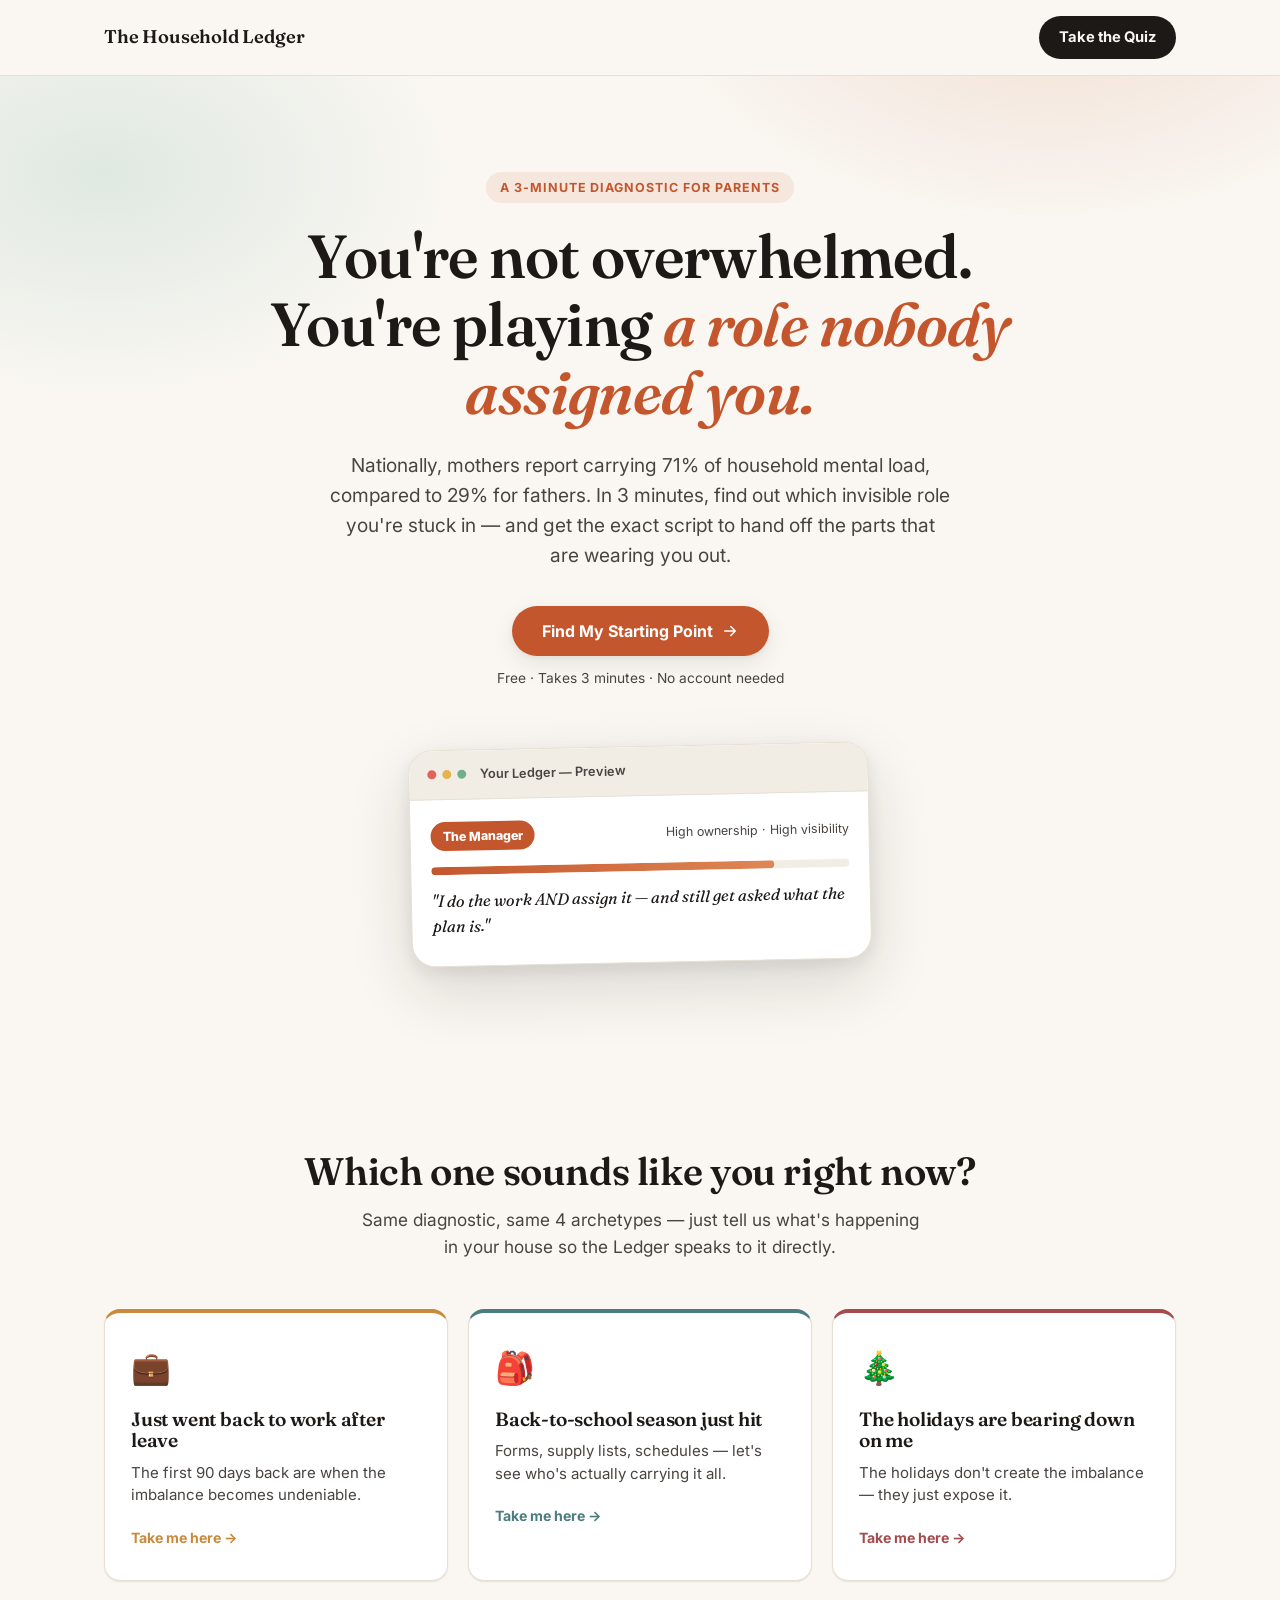
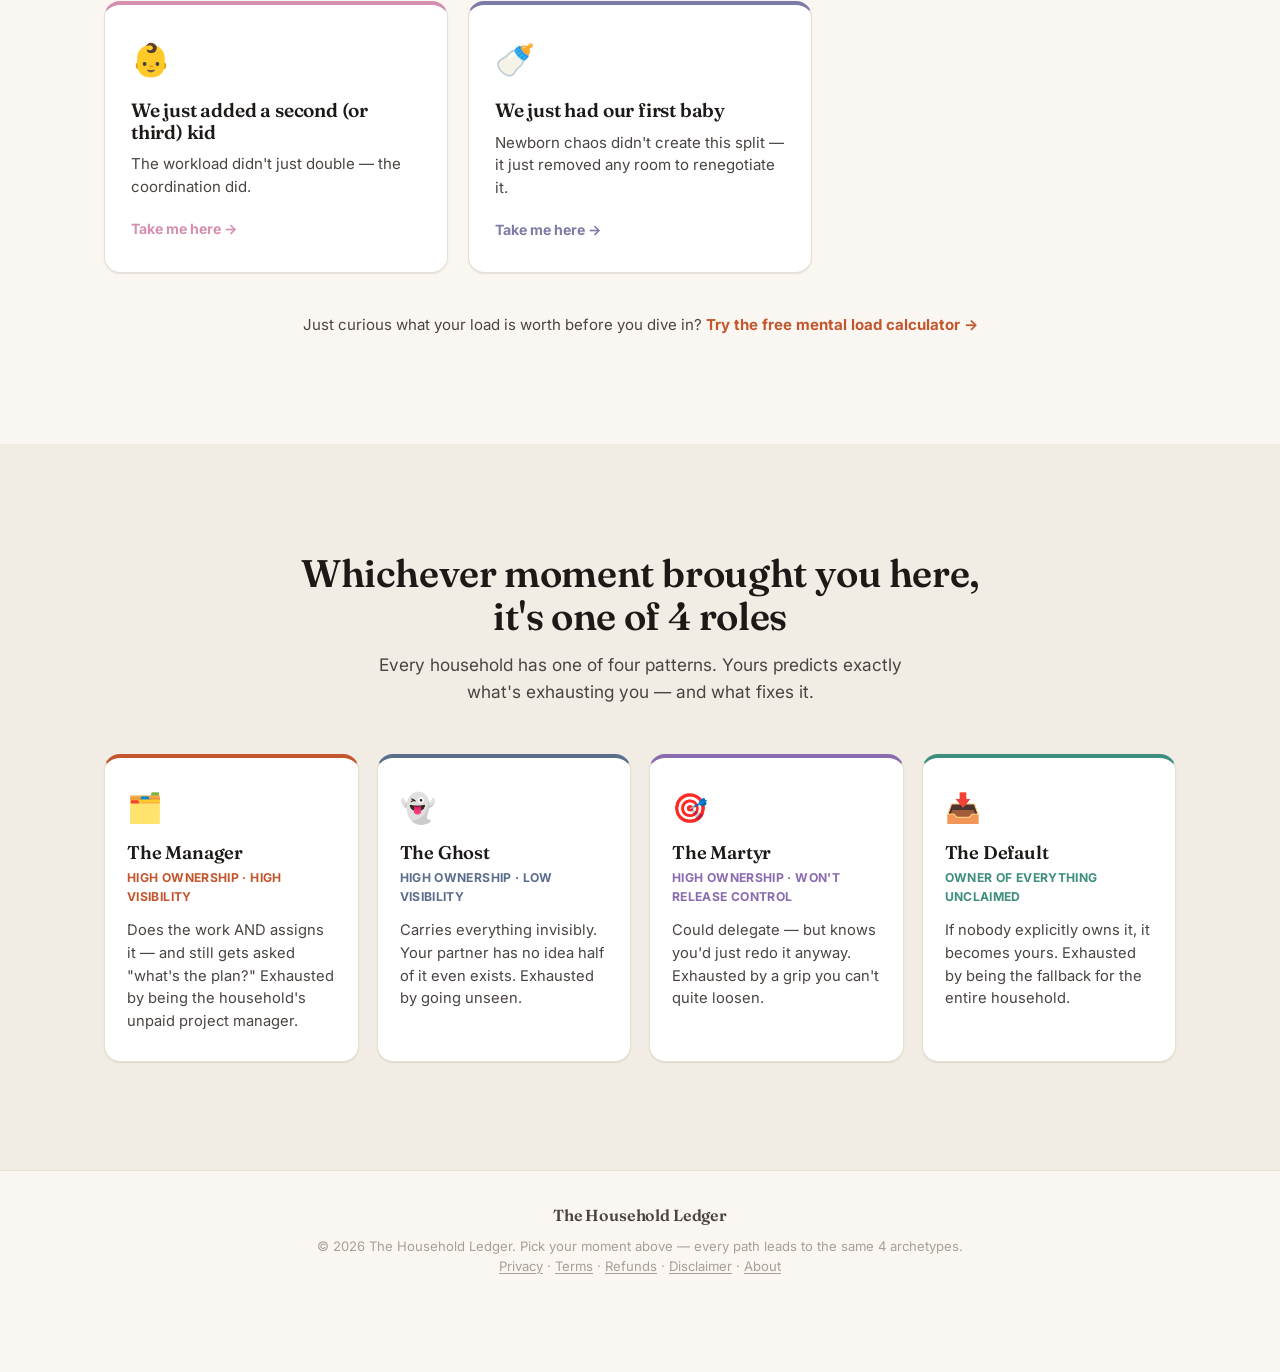
==== commit 671ab9b1: "Add First-Time Parents as a 5th scenario page Distinct from New Sibling: this isn't about coordinati" ====
--- a/index.html
+++ b/index.html
@@ -106,6 +106,13 @@
           <p class="scenario-hook">The workload didn't just double — the coordination did.</p>
           <span class="scenario-link">Take me here →</span>
         </a>
+
+        <a class="scenario-card" href="first-time-parents/index.html" style="--accent:#7C7AA6">
+          <span class="scenario-emoji">🍼</span>
+          <h3>We just had our first baby</h3>
+          <p class="scenario-hook">Newborn chaos didn't create this split — it just removed any room to renegotiate it.</p>
+          <span class="scenario-link">Take me here →</span>
+        </a>
       </div>
 
       <p class="scenario-footnote">
--- a/styles.css
+++ b/styles.css
@@ -294,7 +294,7 @@
 .scenario-grid{
   margin-top: 48px;
   display: grid;
-  grid-template-columns: repeat(2, 1fr);
+  grid-template-columns: repeat(3, 1fr);
   gap: 20px;
 }
 .scenario-card{
@@ -320,6 +320,10 @@
   color: var(--ink-soft);
 }
 .scenario-footnote a{ color: var(--accent); font-weight: 700; }
+
+@media (max-width: 900px){
+  .scenario-grid{ grid-template-columns: repeat(2, 1fr); }
+}
 
 @media (max-width: 640px){
   .scenario-grid{ grid-template-columns: 1fr; }
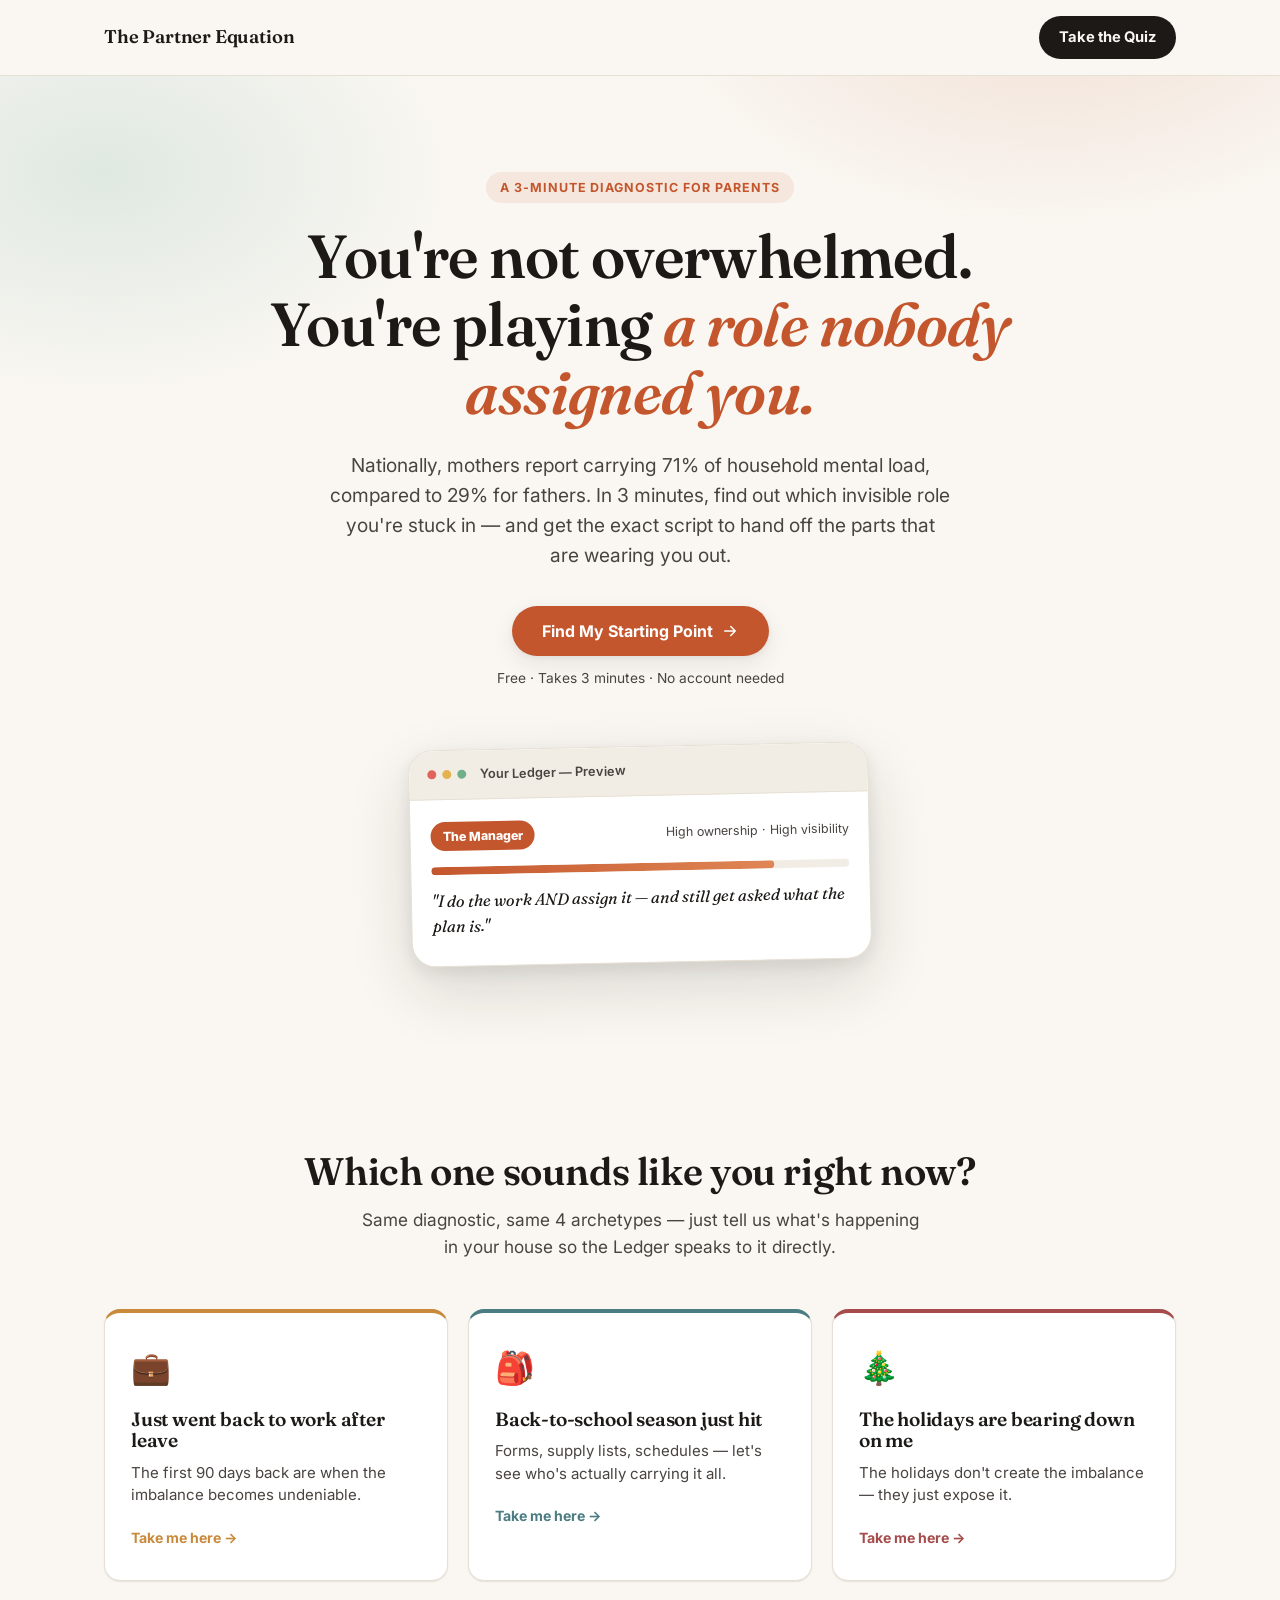
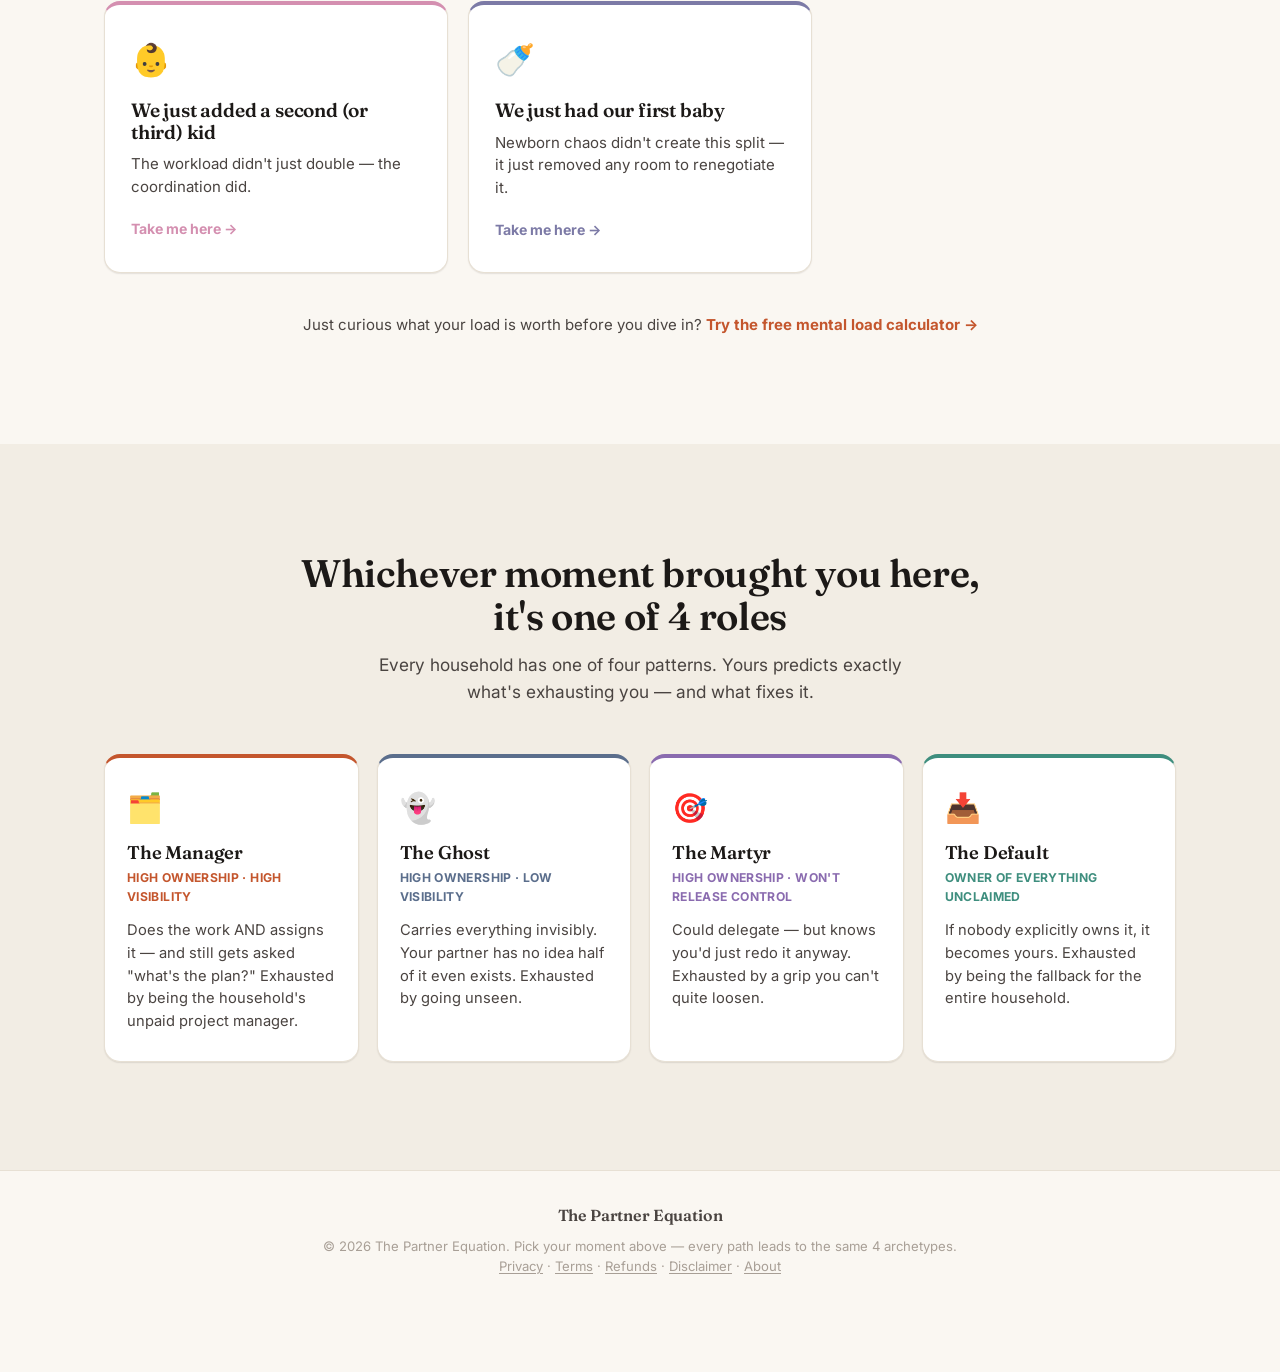
==== commit 2bba0af9: "Rebrand to The Partner Equation; wire in the real domain The Household Ledger's URLs were taken, so " ====
--- a/index.html
+++ b/index.html
@@ -3,19 +3,19 @@
 <head>
 <meta charset="UTF-8">
 <meta name="viewport" content="width=device-width, initial-scale=1.0, viewport-fit=cover">
-<title>The Household Ledger — Which Role Are You Playing?</title>
+<title>The Partner Equation — Which Role Are You Playing?</title>
 <meta name="description" content="A 3-minute diagnostic that reveals which invisible role you're stuck playing at home — and hands you the exact script to fix it. Pick the moment that sounds like you.">
-<link rel="canonical" href="https://your-domain-here.com/">
+<link rel="canonical" href="https://partnerequation.com/">
 
 <meta property="og:type" content="website">
-<meta property="og:url" content="https://your-domain-here.com/">
-<meta property="og:title" content="The Household Ledger — Which Role Are You Playing?">
+<meta property="og:url" content="https://partnerequation.com/">
+<meta property="og:title" content="The Partner Equation — Which Role Are You Playing?">
 <meta property="og:description" content="A 3-minute diagnostic that reveals which invisible role you're stuck playing at home — and hands you the exact script to fix it. Pick the moment that sounds like you.">
-<meta property="og:image" content="https://your-domain-here.com/og/hub.png">
+<meta property="og:image" content="https://partnerequation.com/og/hub.png">
 <meta name="twitter:card" content="summary_large_image">
-<meta name="twitter:title" content="The Household Ledger — Which Role Are You Playing?">
+<meta name="twitter:title" content="The Partner Equation — Which Role Are You Playing?">
 <meta name="twitter:description" content="A 3-minute diagnostic that reveals which invisible role you're stuck playing at home — and hands you the exact script to fix it. Pick the moment that sounds like you.">
-<meta name="twitter:image" content="https://your-domain-here.com/og/hub.png">
+<meta name="twitter:image" content="https://partnerequation.com/og/hub.png">
 
 <link rel="preconnect" href="https://fonts.googleapis.com">
 <link rel="preconnect" href="https://fonts.gstatic.com" crossorigin>
@@ -29,7 +29,7 @@
 <!-- ============ NAV ============ -->
 <header class="nav" id="nav">
   <div class="nav-inner">
-    <a href="#top" class="wordmark">The Household Ledger</a>
+    <a href="#top" class="wordmark">The Partner Equation</a>
     <a href="#scenarios" class="nav-cta">Take the Quiz</a>
   </div>
 </header>
@@ -166,8 +166,8 @@
 <!-- ============ FOOTER ============ -->
 <footer class="footer">
   <div class="container footer-inner">
-    <span class="wordmark wordmark-footer">The Household Ledger</span>
-    <p>© 2026 The Household Ledger. Pick your moment above — every path leads to the same 4 archetypes.<br>
+    <span class="wordmark wordmark-footer">The Partner Equation</span>
+    <p>© 2026 The Partner Equation. Pick your moment above — every path leads to the same 4 archetypes.<br>
     <a href="privacy/index.html">Privacy</a> · <a href="terms/index.html">Terms</a> · <a href="refund-policy/index.html">Refunds</a> · <a href="disclaimer/index.html">Disclaimer</a> · <a href="about/index.html">About</a></p>
   </div>
 </footer>
